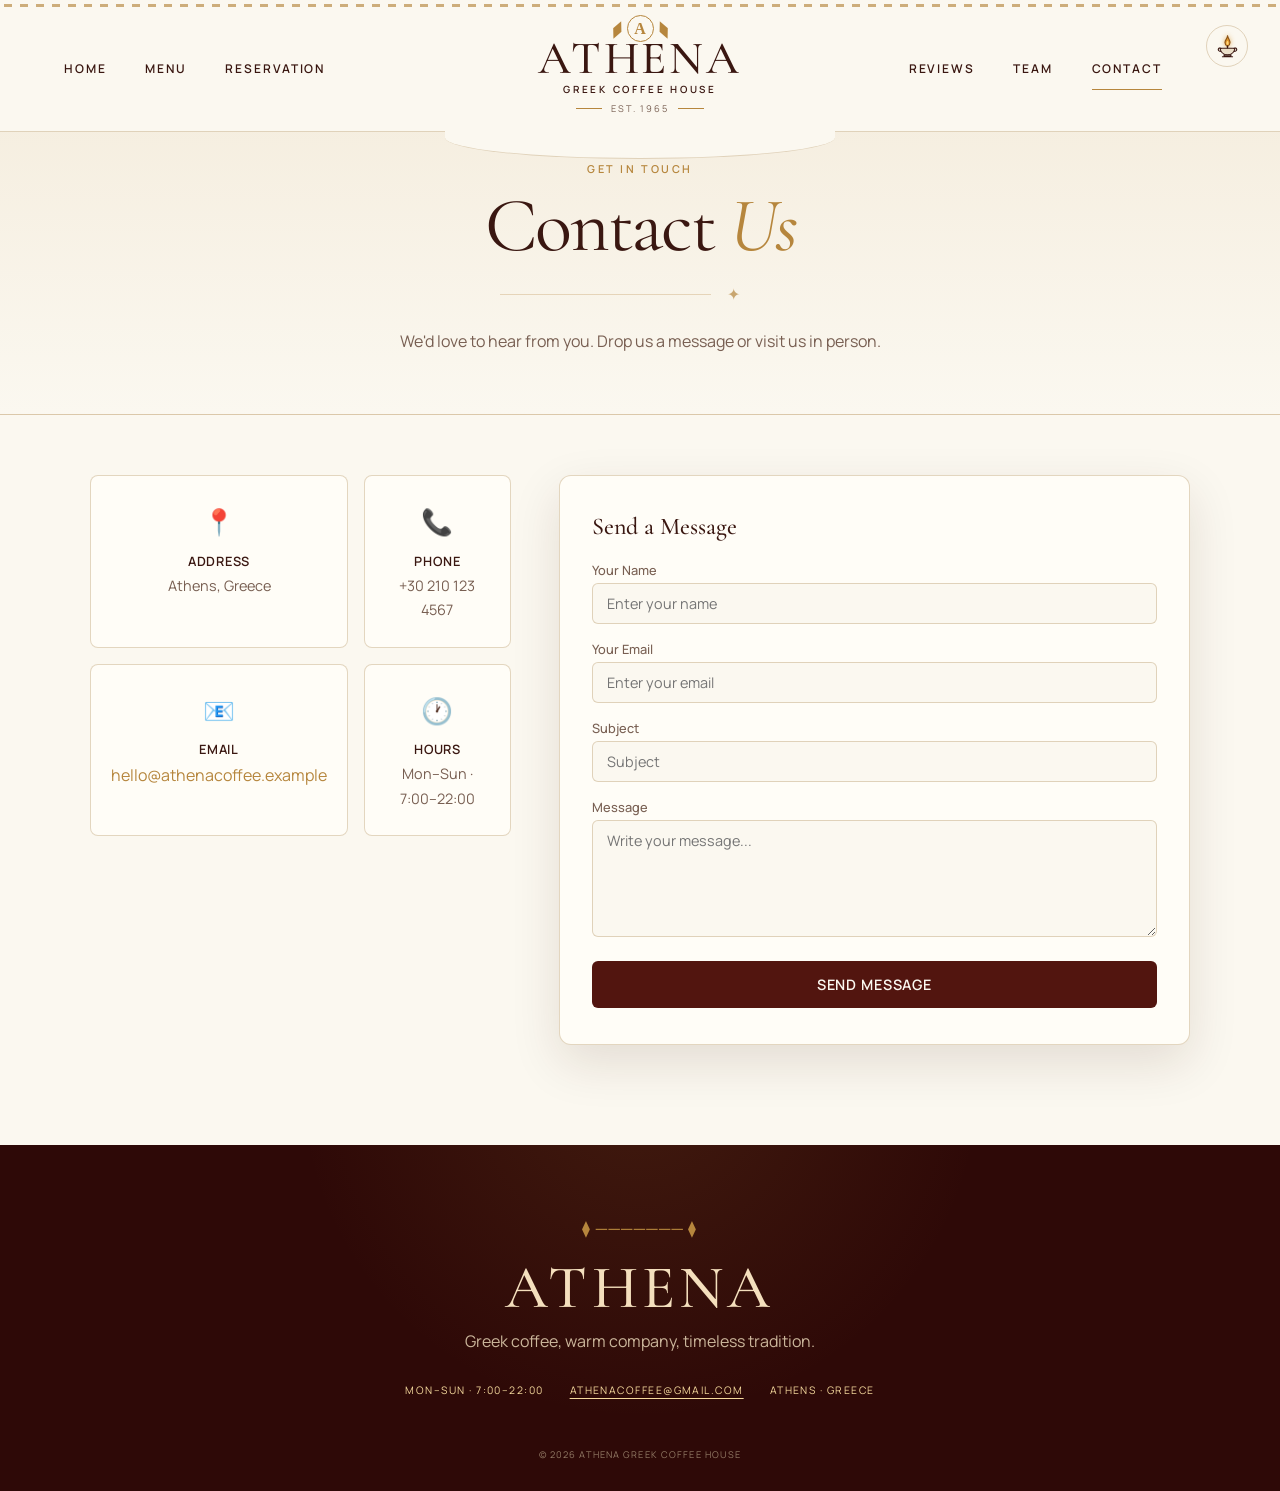
==== contact.html @ d9ace090 "re-instated old SVG files" ====
<!doctype html>
<html lang="en">
<head>
  <meta charset="UTF-8">
  <meta name="viewport" content="width=device-width, initial-scale=1.0">
  <meta name="description" content="Contact Athena Greek Coffee House – get in touch with us.">
  <meta name="theme-color" content="#fbf8f0">
  <title>Contact — Athena Greek Coffee House</title>
  <link rel="icon" href="assets/favicon.svg" type="image/svg+xml">
  <link rel="preconnect" href="https://fonts.googleapis.com">
  <link rel="preconnect" href="https://fonts.gstatic.com" crossorigin>
  <link href="https://fonts.googleapis.com/css2?family=Cormorant+Garamond:wght@400;500;600;700&family=Manrope:wght@400;500;600;700&display=swap" rel="stylesheet">
  <link rel="stylesheet" href="css/styles.css">
  <link rel="stylesheet" href="css/contact.css">
  <script src="js/theme-init.js"></script>
</head>
<body>
  <a class="skip-link" href="#main-content">Skip to content</a>

  <header class="site-header" data-header>
    <div class="greek-key" aria-hidden="true"></div>
    <div class="nav-shell">
      <nav class="desktop-nav" aria-label="Primary navigation">
        <a href="index.html">Home</a>
        <a href="menu.html">Menu</a>
        <a href="reservation.html">Reservation</a>
      </nav>

      <a class="brand" href="index.html" aria-label="Athena Greek Coffee House – home">
        <span class="brand-mark" aria-hidden="true">
          <span class="laurel">⧫</span>
          <span class="helmet">Α</span>
          <span class="laurel laurel-right">⧫</span>
        </span>
        <span class="brand-name">Athena</span>
        <span class="brand-subtitle">Greek Coffee House</span>
        <span class="brand-est"><i></i>Est. 1965<i></i></span>
      </a>

      <nav class="desktop-nav desktop-nav-right" aria-label="Secondary navigation">
        <a href="reviews.html">Reviews</a>
        <a href="team.html">Team</a>
        <a href="contact.html" class="active" aria-current="page">Contact</a>
      </nav>

      <div class="header-actions">
        <button class="circle-button theme-toggle" type="button" data-theme-toggle aria-label="Switch to dark theme" aria-pressed="false">
          <svg class="theme-icon-lamp" viewBox="0 0 32 32" aria-hidden="true">
            <g class="lamp-fire">
              <path class="lamp-flame" d="M16 3.2c.3 3.2-3 4.8-3 8.1 0 2.1 1.3 3.8 3 4.7 1.7-.9 3-2.6 3-4.7 0-2.8-2.2-4.7-3-8.1Z"></path>
              <path class="lamp-flame-core" d="M16 8.2c-.2 1.6-1.3 2.4-1.3 3.8 0 .9.5 1.7 1.3 2.2.8-.5 1.3-1.3 1.3-2.2 0-1.3-.9-2.2-1.3-3.8Z"></path>
            </g>
            <path class="lamp-smoke" d="M16 14c-2.8-2.2 2.7-3.7 0-6.5-1.6-1.7.7-3 1.1-4.4"></path>
            <path class="lamp-wick" d="M16 15.4v2.1"></path>
            <path class="lamp-handle" d="M8.4 18.3c-3.4-2.1-5 2.9-.8 3.5M23.6 18.3c3.4-2.1 5 2.9.8 3.5"></path>
            <path class="lamp-bowl" d="M7.1 18.1h17.8c-.9 5.2-4.2 7.7-8.9 7.7s-8-2.5-8.9-7.7Z"></path>
            <path class="lamp-foot" d="M12 25.6v1.3h8v-1.3M10 28.1h12"></path>
          </svg>
        </button>
        <button class="circle-button menu-toggle" type="button" data-menu-toggle aria-label="Open navigation" aria-expanded="false" aria-controls="mobile-nav">
          <span></span><span></span><span></span>
        </button>
      </div>
    </div>

    <nav class="mobile-nav" id="mobile-nav" data-mobile-nav aria-label="Mobile navigation" hidden>
      <a href="index.html">Home</a>
      <a href="menu.html">Menu</a>
      <a href="reservation.html">Reservation</a>
      <a href="reviews.html">Reviews</a>
      <a href="team.html">Team</a>
      <a href="contact.html" aria-current="page">Contact</a>
    </nav>
  </header>

  <main id="main-content">
    <!-- ===== HERO ===== -->
    <section class="contact-hero" aria-labelledby="contact-title">
      <p class="eyebrow">Get in Touch</p>
      <h1 id="contact-title">Contact <em>Us</em></h1>
      <div class="flourish" aria-hidden="true"><span></span>✦<span></span></div>
      <p class="contact-copy">We'd love to hear from you. Drop us a message or visit us in person.</p>
    </section>

    <!-- ===== CONTENT ===== -->
    <section class="contact-section" aria-label="Contact information">
      <div class="contact-container">
        <div class="contact-grid">

          <!-- Info -->
          <div class="contact-info">
            <div class="contact-info-card">
              <span class="contact-icon">📍</span>
              <h3>Address</h3>
              <p>Athens, Greece</p>
            </div>
            <div class="contact-info-card">
              <span class="contact-icon">📞</span>
              <h3>Phone</h3>
              <p>+30 210 123 4567</p>
            </div>
            <div class="contact-info-card">
              <span class="contact-icon">📧</span>
              <h3>Email</h3>
              <a href="mailto:hello@athenacoffee.example">hello@athenacoffee.example</a>
            </div>
            <div class="contact-info-card">
              <span class="contact-icon">🕐</span>
              <h3>Hours</h3>
              <p>Mon–Sun · 7:00–22:00</p>
            </div>
          </div>

          <!-- Form -->
          <div class="contact-form">
            <div class="contact-form-card">
              <h2>Send a Message</h2>
              <form id="contact-form">
                <div class="form-group">
                  <label for="contact-name">Your Name</label>
                  <input type="text" id="contact-name" placeholder="Enter your name" class="form-input">
                </div>
                <div class="form-group">
                  <label for="contact-email">Your Email</label>
                  <input type="email" id="contact-email" placeholder="Enter your email" class="form-input">
                </div>
                <div class="form-group">
                  <label for="contact-subject">Subject</label>
                  <input type="text" id="contact-subject" placeholder="Subject" class="form-input">
                </div>
                <div class="form-group">
                  <label for="contact-message">Message</label>
                  <textarea id="contact-message" rows="5" placeholder="Write your message..." class="form-input"></textarea>
                </div>
                <button type="submit" class="btn-submit">Send Message</button>
              </form>
            </div>
          </div>

        </div>
      </div>
    </section>
  </main>

  <footer class="site-footer" id="contact">
    <div class="footer-branch" aria-hidden="true">⧫ ─────── ⧫</div>
    <a class="footer-brand" href="index.html">Athena</a>
    <p>Greek coffee, warm company, timeless tradition.</p>
    <div class="footer-details">
      <span>Mon–Sun · 7:00–22:00</span>
      <a href="mailto:hello@athenacoffee.example">athenacoffee@gmail.com</a>
      <span>Athens · Greece</span>
    </div>
    <p class="copyright">© <span data-year></span> Athena Greek Coffee House</p>
  </footer>

  <script src="js/script.js"></script>
  <script src="js/contact.js"></script>
</body>
</html>
---- css/styles.css ----
:root {
  color-scheme: light;
  --paper:#fbf8f0;
  --raised:#fffdf7;
  --deep:#f3ead9;
  --ink:#3a1711;
  --muted:#785f52;
  --wine:#52150f;
  --wine-deep:#2e0907;
  --gold:#b6863d;
  --gold-bright:#e0ad5c;
  --gold-pale:#f5d99d;
  --line:rgba(154,112,49,.28);
  --header:#fbf8f0;
  --shadow:0 18px 50px rgba(61,26,12,.12);
  --serif:"Cormorant Garamond",Georgia,serif;
  --sans:"Manrope","Segoe UI",sans-serif;
}
:root[data-theme="dark"] {
  color-scheme:dark;
  --paper:#1d0907;
  --raised:#290d0a;
  --deep:#35100c;
  --ink:#f7e6c7;
  --muted:#d1bca4;
  --wine:#160403;
  --wine-deep:#0e0202;
  --gold:#d3a357;
  --gold-bright:#efc475;
  --gold-pale:#f1d69d;
  --line:rgba(224,173,92,.24);
  --header:#1c0705;
  --shadow:0 18px 55px rgba(0,0,0,.34);
}
*{
  box-sizing:border-box
}
html{
  scroll-behavior:smooth;
  scroll-padding-top:150px
}
body{
  margin:0;
  color:var(--ink);
  background:var(--paper);
  font:16px/1.7 var(--sans);
  transition:color .3s,background-color .3s
}
body.menu-open{
  overflow:hidden
}
a{
  color:inherit
}
button,a{
  -webkit-tap-highlight-color:transparent
}
.skip-link{
  position:fixed;
  z-index:1000;
  top:12px;
  left:12px;
  padding:10px 16px;
  color:#fff;
  background:var(--wine);
  transform:translateY(-150%);
  transition:transform .18s
}
.skip-link:focus{
  transform:none
}
/* Header */
.site-header{
  position:absolute;
  z-index:20;
  top:0;
  width:100%;
  color:var(--ink);
  background:var(--header);
  border-bottom:1px solid var(--line);
  transition:color .3s,background-color .3s,box-shadow .25s
}
.site-header.is-fixed{
  position:fixed;
  box-shadow:0 10px 35px rgba(35,10,7,.13);
  animation:header-in .3s both
}
@keyframes header-in{
  from{
    transform:translateY(-100%)
  }
  to{
    transform:none
  }
}
.greek-key{
  height:7px;
  opacity:.65;
  background-color:var(--gold);
  background-image:linear-gradient(90deg,var(--header) 25%,transparent 25%,transparent 75%,var(--header) 75%),linear-gradient(var(--header) 25%,transparent 25%,transparent 75%,var(--header) 75%);
  background-size:16px 16px
}
.nav-shell{
  position:relative;
  display:grid;
  grid-template-columns:minmax(250px,1fr) minmax(250px,390px) minmax(250px,1fr);
  align-items:center;
  min-height:148px;
  max-width:1500px;
  margin:auto;
  padding:0 clamp(28px,5vw,86px)
}
.desktop-nav{
  display:flex;
  align-items:center;
  gap:clamp(24px,3vw,58px)
}
.desktop-nav-right{
  justify-content:flex-end;
  padding-right:54px
}
.desktop-nav a,.mobile-nav a{
  position:relative;
  font-size:.75rem;
  font-weight:600;
  letter-spacing:.16em;
  text-decoration:none;
  text-transform:uppercase
}
.desktop-nav a:after{
  position:absolute;
  right:0;
  bottom:-11px;
  left:0;
  height:1px;
  content:"";
  background:var(--gold);
  transform:scaleX(0);
  transition:transform .18s
}
.desktop-nav a:hover:after,.desktop-nav a:focus-visible:after,.desktop-nav a.active:after{
  transform:scaleX(1)
}
.brand{
  position:relative;
  align-self:stretch;
  display:flex;
  align-items:center;
  justify-content:center;
  flex-direction:column;
  padding:14px 44px 18px;
  text-decoration:none
}
.brand:after{
  position:absolute;
  z-index:-1;
  right:0;
  bottom:-34px;
  left:0;
  height:50px;
  content:"";
  background:var(--header);
  border-bottom:1px solid var(--line);
  border-radius:0 0 50% 50%;
  transition:background-color .3s
}
.brand-mark{
  display:flex;
  align-items:center;
  gap:5px;
  height:28px;
  color:var(--gold)
}
.laurel{
  display:inline-block;
  font-size:1.15rem;
  transform:rotate(24deg)
}
.laurel-right{
  transform:scaleX(-1) rotate(24deg)
}
.helmet{
  display:grid;
  width:27px;
  height:27px;
  place-items:center;
  font:600 1rem/1 var(--serif);
  border:1px solid;
  border-radius:50%
}
.brand-name{
  margin-top:-2px;
  font:500 clamp(2.6rem,3.4vw,4rem)/.9 var(--serif);
  letter-spacing:.06em;
  text-transform:uppercase
}
.brand-subtitle{
  margin-top:7px;
  font-size:.62rem;
  font-weight:600;
  line-height:1;
  letter-spacing:.28em;
  text-transform:uppercase
}
.brand-est{
  display:flex;
  align-items:center;
  gap:9px;
  margin-top:8px;
  color:var(--muted);
  font-size:.58rem;
  letter-spacing:.2em;
  text-transform:uppercase
}
.brand-est i{
  width:26px;
  height:1px;
  background:var(--gold)
}
.header-actions{
  position:absolute;
  top:18px;
  right:clamp(16px,2.5vw,40px);
  display:flex;
  align-items:center;
  gap:10px
}
.circle-button{
  display:grid;
  width:42px;
  height:42px;
  padding:0;
  color:var(--ink);
  background:transparent;
  border:1px solid var(--line);
  border-radius:50%;
  cursor:pointer;
  place-items:center;
  transition:color .18s,background-color .18s,border-color .18s,transform .18s
}
.circle-button:hover,.circle-button:focus-visible{
  color:var(--paper);
  background:var(--ink);
  border-color:var(--ink);
  transform:translateY(-2px)
}
.theme-icon-lamp{
  position:absolute;
  width:27px;
  height:27px;
  overflow:visible;
  fill:none;
  stroke:currentColor;
  stroke-linecap:round;
  stroke-linejoin:round;
  stroke-width:1.35
}
.lamp-fire{
  transform-origin:16px 16px;
  filter:drop-shadow(0 0 3px rgba(224,173,92,.9));
  animation:lamp-flicker 1.8s ease-in-out infinite;
  transition:opacity .28s ease,transform .32s ease,filter .28s ease
}
.lamp-flame{
  fill:#e39a2f;
  stroke:#8d5418
}
.lamp-flame-core{
  fill:#ffd67d;
  stroke:none
}
.lamp-wick{
  stroke-width:1.6
}
.lamp-bowl{
  fill:rgba(182,134,61,.2)
}
.lamp-smoke{
  opacity:0;
  stroke:currentColor;
  stroke-dasharray:2.5 2;
  transform:translateY(3px);
  transition:opacity .2s ease
}
[data-theme="dark"] .lamp-fire{
  opacity:0;
  filter:none;
  animation:none;
  transform:translateY(4px) scale(.08)
}
[data-theme="dark"] .lamp-smoke{
  animation:lamp-smoke 1.15s ease-out both
}
@keyframes lamp-flicker{
  0%,100%{
    transform:rotate(-1deg) scale(1)
  }
  45%{
    transform:rotate(1.5deg) scale(.94,1.04)
  }
  70%{
    transform:rotate(-.5deg) scale(1.03,.97)
  }
}
@keyframes lamp-smoke{
  0%{
    opacity:0;
    transform:translateY(3px)
  }
  28%{
    opacity:.72
  }
  100%{
    opacity:0;
    transform:translateY(-4px)
  }
}
.menu-toggle{
  display:none;
  align-content:center;
  gap:4px
}
.menu-toggle span{
  display:block;
  width:17px;
  height:1px;
  background:currentColor;
  transition:transform .18s,opacity .18s
}
.menu-toggle[aria-expanded="true"] span:first-child{
  transform:translateY(5px) rotate(45deg)
}
.menu-toggle[aria-expanded="true"] span:nth-child(2){
  opacity:0
}
.menu-toggle[aria-expanded="true"] span:last-child{
  transform:translateY(-5px) rotate(-45deg)
}
.mobile-nav{
  display:none
}
[hidden]{
  display:none !important
}
/* Hero */
.hero{
  position:relative;
  display:flex;
  align-items:center;
  min-height:100vh;
  min-height:100svh;
  padding:clamp(188px,22vh,220px) max(6vw,52px) clamp(42px,6vh,72px);
  color:#fff8eb;
  background:#241008;
  overflow:hidden
}
.hero-media{
  position:absolute;
  inset:0;
  width:100%;
  height:100%;
  object-fit:cover;
  object-position:center
}
.hero-shade{
  position:absolute;
  inset:0;
  background:linear-gradient(90deg,rgba(18,5,2,.94),rgba(25,8,3,.72) 28%,rgba(28,10,4,.18) 58%,rgba(20,7,3,.04)),linear-gradient(0deg,rgba(16,4,2,.38),transparent 36%)
}
.hero:after{
  position:absolute;
  right:0;
  bottom:0;
  left:0;
  height:6px;
  content:"";
  background:linear-gradient(90deg,var(--wine),var(--gold),var(--wine))
}
.hero-content{
  position:relative;
  z-index:1;
  width:min(600px,50vw);
  margin-left:max(0px,calc((100vw - 1500px)/2))
}
.eyebrow{
  margin:0 0 13px;
  color:var(--gold);
  font-size:.68rem;
  font-weight:600;
  letter-spacing:.23em;
  text-transform:uppercase
}
.hero .eyebrow{
  color:var(--gold-bright)
}
.hero h1{
  margin:0;
  font:400 clamp(4.1rem,6.4vw,6.65rem)/.8 var(--serif);
  letter-spacing:-.035em;
  text-wrap:balance
}
.hero h1 em{
  color:var(--gold-bright);
  font-weight:400
}

/* ── Flourish ── */
.flourish {
  display: flex;
  align-items: center;
  justify-content: center;
  gap: 16px;
  margin: 16px auto 20px;
  color: var(--gold);
  font-size: 1rem;
  opacity: 0.7;
  width: 100%;
  max-width: 280px;
  text-align: center;
}

.flourish span {
  flex: 1;
  height: 1px;
  background: var(--gold);
  opacity: 0.4;
  display: block;
}

.flourish span:nth-child(2) {
  flex: 0 0 auto;
  width: auto;
  height: auto;
  background: none;
  opacity: 1;
  font-size: 1.2rem;
  padding: 0 12px;
  display: inline-block;
}

.hero .flourish {
  max-width: 320px;
  color: var(--gold-bright);
  opacity: 0.8;
}

.hero .flourish span {
  background: var(--gold-bright);
  opacity: 0.5;
}

.hero-copy{
  max-width:510px;
  margin:0 0 26px;
  color:#fffaf0;
  font-size:clamp(1rem,1.25vw,1.22rem);
  line-height:1.62;
  text-shadow:0 2px 18px rgba(0,0,0,.35)
}
.button{
  display:inline-flex;
  align-items:center;
  justify-content:center;
  min-height:56px;
  padding:0 30px;
  gap:17px;
  color:#3a1711;
  background:linear-gradient(115deg,#f0c87c,#d79f4c);
  border:1px solid #f6d899;
  box-shadow:0 10px 32px rgba(20,5,2,.25);
  font-size:.73rem;
  font-weight:600;
  letter-spacing:.16em;
  text-decoration:none;
  text-transform:uppercase;
  transition:background .18s,transform .18s,box-shadow .18s
}
.button:hover,.button:focus-visible{
  background:#fff2d0;
  box-shadow:0 14px 35px rgba(20,5,2,.38);
  transform:translateY(-3px)
}
.scroll-cue{
  position:absolute;
  z-index:2;
  right:5vw;
  bottom:34px;
  display:flex;
  align-items:center;
  flex-direction:column;
  color:#fff8eb;
  font-size:.58rem;
  letter-spacing:.2em;
  text-decoration:none;
  text-transform:uppercase
}
.scroll-cue svg{
  width:24px;
  margin-top:5px;
  fill:none;
  stroke:var(--gold-bright);
  stroke-width:1.4;
  animation:bob 1.8s ease-in-out infinite
}
@keyframes bob{
  50%{
    transform:translateY(5px)
  }
}
/* Content */
.welcome{
  max-width:900px;
  margin:auto;
  padding:110px 32px 100px;
  text-align:center
}
.welcome:after{
  display:block;
  width:80px;
  height:1px;
  margin:42px auto 0;
  content:"";
  background:var(--gold)
}
.welcome h2,.story-note h2{
  margin:0 0 23px;
  font:500 clamp(3rem,5vw,5rem)/.95 var(--serif)
}
.welcome h2 em,.story-note h2 em{
  color:var(--gold);
  font-weight:400
}
.welcome>p:last-of-type{
  max-width:700px;
  margin:auto;
  color:var(--muted);
  font-size:1.05rem
}
.experience-grid{
  display:grid;
  grid-template-columns:repeat(3,1fr);
  max-width:1500px;
  margin:auto;
  border-block:1px solid var(--line)
}
.experience-card{
  position:relative;
  display:flex;
  align-items:center;
  min-height:560px;
  padding:52px clamp(28px,4vw,64px);
  flex-direction:column;
  text-align:center;
  background:var(--raised);
  isolation:isolate;
  overflow:hidden;
  transition:background-color .3s
}
.experience-card+.experience-card{
  border-left:1px solid var(--line)
}
.experience-card:before,.experience-card:after{
  position:absolute;
  z-index:-1;
  width:64px;
  height:64px;
  content:"";
  opacity:.55
}
.experience-card:before{
  top:16px;
  left:16px;
  border-top:1px solid var(--gold);
  border-left:1px solid var(--gold)
}
.experience-card:after{
  right:16px;
  bottom:16px;
  border-right:1px solid var(--gold);
  border-bottom:1px solid var(--gold)
}
.card-story,.card-visit{
  background:var(--deep)
}
.card-illustration {
  display: flex;
  justify-content: center;
  align-items: center;
  height: 90px;
  margin-bottom: 12px;
  overflow: hidden;
  color: var(--gold);
}

.card-illustration img {
  max-width: 140px;
  max-height: 80px;
  width: auto;
  height: auto;
  object-fit: contain;
  display: block;
}
.steam{
  stroke-dasharray:6 5
}
.experience-card h3{
  margin:0 0 8px;
  font:500 clamp(2.6rem,4vw,4rem)/1 var(--serif)
}
.experience-card>p:not(.eyebrow){
  max-width:300px;
  margin:0 0 24px;
  color:var(--muted)
}
.experience-card>a,.text-link{
  position:relative;
  margin-top:auto;
  color:var(--ink);
  font-size:.69rem;
  font-weight:600;
  letter-spacing:.17em;
  text-decoration:none;
  text-transform:uppercase
}
.experience-card>a:after,.text-link:after{
  position:absolute;
  right:0;
  bottom:-5px;
  left:0;
  height:1px;
  content:"";
  background:var(--gold);
  transform:scaleX(0);
  transform-origin:left;
  transition:transform .18s
}
.experience-card>a:hover:after,.experience-card>a:focus-visible:after,.text-link:hover:after,.text-link:focus-visible:after{
  transform:scaleX(1)
}
.story-note{
  display:grid;
  grid-template-columns:1.05fr .95fr;
  max-width:1280px;
  margin:auto;
  padding:130px 48px;
  gap:9vw;
  align-items:center
}
.story-copy>p:not(.eyebrow){
  max-width:560px;
  color:var(--muted)
}
.story-copy .text-link{
  display:inline-block;
  margin-top:22px
}
.story-quote{
  position:relative;
  padding:72px 52px;
  color:#f8e6c6;
  background:var(--wine);
  box-shadow:var(--shadow);
  text-align:center
}
.story-quote:before{
  position:absolute;
  inset:13px;
  content:"";
  border:1px solid rgba(224,173,92,.5)
}
.quote-mark{
  display:block;
  height:46px;
  color:var(--gold-bright);
  font:5rem/1 var(--serif)
}
.story-quote blockquote{
  position:relative;
  margin:16px 0 18px;
  font:italic clamp(2rem,3.2vw,3.3rem)/1.05 var(--serif)
}
.story-quote p{
  position:relative;
  margin:0;
  color:var(--gold-pale);
  font-size:.68rem;
  letter-spacing:.18em;
  text-transform:uppercase
}
/* Footer */
.site-footer{
  position:relative;
  padding:70px 28px 28px;
  color:#f4dfbd;
  background:var(--wine-deep);
  text-align:center;
  overflow:hidden
}
.site-footer:before{
  position:absolute;
  inset:0;
  content:"";
  opacity:.14;
  background:radial-gradient(circle at 50% -20%,var(--gold),transparent 45%)
}
.footer-branch,.footer-brand,.site-footer p,.footer-details{
  position:relative
}
.footer-branch{
  color:var(--gold);
  letter-spacing:.08em
}
.footer-brand{
  display:block;
  margin-top:15px;
  font:500 3.8rem/1 var(--serif);
  letter-spacing:.07em;
  text-decoration:none;
  text-transform:uppercase
}
.site-footer>p{
  margin:10px 0 26px;
  color:#cbb69b
}
.footer-details{
  display:flex;
  justify-content:center;
  gap:26px;
  color:var(--gold-pale);
  font-size:.65rem;
  letter-spacing:.14em;
  text-transform:uppercase
}
.footer-details a{
  text-underline-offset:4px
}
.site-footer .copyright{
  margin:48px 0 0;
  color:#927a65;
  font-size:.58rem;
  letter-spacing:.12em;
  text-transform:uppercase
}
:focus-visible{
  outline:2px solid var(--gold-bright);
  outline-offset:5px
}
@media(max-width:1180px){
  .nav-shell{
    grid-template-columns:1fr 300px 1fr;
    padding-inline:28px
  }
  .desktop-nav{
    gap:22px
  }
  .desktop-nav-right{
    padding-right:40px
  }
  .brand-name{
    font-size:3rem
  }
  .hero{
    min-height:100vh;
    min-height:100svh
  }
}
@media(min-width:921px) and (max-height:900px){
  .nav-shell{
    min-height:124px
  }
  .brand{
    padding-block:9px 13px
  }
  .brand::after{
    bottom:-28px;
    height:42px
  }
  .brand-mark{
    height:23px
  }
  .brand-name{
    font-size:2.9rem
  }
  .brand-subtitle{
    margin-top:5px
  }
  .brand-est{
    margin-top:6px
  }
  .hero{
    padding-top:clamp(154px,20vh,176px);
    padding-bottom:30px
  }
  .hero h1{
    font-size:clamp(3.7rem,5.6vw,5.75rem)
  }
  .hero .eyebrow{
    margin-bottom:8px
  }
  .flourish{
    width:250px;
    margin:21px 0 17px
  }
  .hero-copy{
    max-width:480px;
    margin-bottom:20px;
    font-size:.98rem;
    line-height:1.5
  }
  .button{
    min-height:50px;
    padding-inline:26px
  }
  .scroll-cue{
    bottom:17px
  }
}
@media(max-width:920px){
  html{
    scroll-padding-top:90px
  }
  .nav-shell{
    display:flex;
    min-height:88px;
    padding:8px 20px
  }
  .desktop-nav{
    display:none
  }
  .brand{
    align-items:flex-start;
    margin-right:auto;
    padding:7px 8px
  }
  .brand:after,.brand-mark,.brand-est{
    display:none
  }
  .brand-name{
    font-size:2.35rem
  }
  .brand-subtitle{
    margin-top:6px;
    font-size:.49rem
  }
  .header-actions{
    position:static
  }
  .menu-toggle{
    display:grid
  }
  .mobile-nav{
    position:fixed;
    z-index:-1;
    inset:0;
    display:flex;
    align-items:center;
    justify-content:center;
    gap:22px;
    flex-direction:column;
    color:var(--ink);
    background:var(--paper);
    opacity:0;
    pointer-events:none;
    transform:translateY(-12px);
    transition:opacity .22s,transform .22s
  }
  .mobile-nav.is-open{
    opacity:1;
    pointer-events:auto;
    transform:none
  }
  .mobile-nav a{
    font:500 2.1rem/1.1 var(--serif);
    letter-spacing:.04em;
    text-transform:none
  }
  .hero{
    min-height:820px;
    padding:170px 32px 80px
  }
  .hero-media{
    object-position:58% center
  }
  .hero-shade{
    background:linear-gradient(90deg,rgba(18,5,2,.94),rgba(23,7,3,.58) 70%,rgba(20,7,3,.22))
  }
  .hero-content{
    width:min(620px,90%);
    margin-left:0
  }
  .experience-grid{
    grid-template-columns:1fr
  }
  .experience-card{
    min-height:490px
  }
  .experience-card+.experience-card{
    border-top:1px solid var(--line);
    border-left:0
  }
  .story-note{
    grid-template-columns:1fr;
    padding:100px 32px;
    gap:70px
  }
}
@media(max-width:600px){
  .greek-key{
    height:5px
  }
  .nav-shell{
    min-height:78px;
    padding-inline:13px
  }
  .circle-button{
    width:39px;
    height:39px
  }
  .hero{
    min-height:760px;
    padding:145px 22px 76px
  }
  .hero-media{
    object-position:61% center
  }
  .hero-shade{
    background:linear-gradient(90deg,rgba(18,5,2,.94),rgba(22,6,3,.57)),linear-gradient(0deg,rgba(12,3,1,.5),transparent 55%)
  }
  .hero-content{
    width:100%
  }
  .hero h1{
    font-size:clamp(3.55rem,17vw,5rem);
    line-height:.84
  }
  .hero-copy{
    font-size:.97rem
  }
  .flourish{
    width:220px;
    margin-block:29px 21px
  }
  .scroll-cue{
    display:none
  }
  .welcome{
    padding:85px 22px 76px
  }
  .experience-card{
    min-height:500px;
    padding:48px 24px
  }
  .story-note{
    padding:85px 22px
  }
  .story-quote{
    padding:62px 30px
  }
  .footer-details{
    align-items:center;
    gap:10px;
    flex-direction:column
  }
}
@media(prefers-reduced-motion:reduce){
  html{
    scroll-behavior:auto
  }
  *,*:before,*:after{
    scroll-behavior:auto!important;
    animation-duration:.01ms!important;
    animation-iteration-count:1!important;
    transition-duration:.01ms!important
  }
}
---- css/contact.css ----
/* =====================================================
   contact.css – Athena Contact Page
   ===================================================== */

/* ── Hero ── */
.contact-hero {
  padding: 160px 28px 60px;
  text-align: center;
  background: linear-gradient(180deg, var(--deep) 0%, var(--paper) 100%);
  border-bottom: 1px solid var(--line);
}

.contact-hero h1 {
  margin: 0 0 20px;
  font: 400 clamp(3.2rem, 6vw, 5.5rem)/0.9 var(--serif);
  letter-spacing: -0.03em;
  color: var(--ink);
}

.contact-hero h1 em {
  color: var(--gold);
  font-weight: 400;
  font-style: italic;
}

.contact-copy {
  max-width: 500px;
  margin: 20px auto 0;
  color: var(--muted);
  font-size: clamp(1rem, 1.2vw, 1.15rem);
  line-height: 1.65;
}

/* ── Flourish ── */
.flourish {
  display: flex;
  align-items: center;
  justify-content: center;
  gap: 16px;
  margin: 16px auto 20px;
  color: var(--gold);
  font-size: 1rem;
  opacity: 0.7;
  width: 100%;
  max-width: 280px;
  text-align: center;
}

.flourish span {
  flex: 1;
  height: 1px;
  background: var(--gold);
  opacity: 0.4;
  display: block;
}

.flourish span:nth-child(2) {
  flex: 0 0 auto;
  width: auto;
  height: auto;
  background: none;
  opacity: 1;
  font-size: 1.2rem;
  padding: 0 12px;
  display: inline-block;
}

.contact-hero .flourish {
  margin: 12px auto 16px;
}

/* ── Contact Section ── */
.contact-section {
  padding: 60px 28px 100px;
}

.contact-container {
  max-width: 1100px;
  margin: 0 auto;
}

.contact-grid {
  display: grid;
  grid-template-columns: 1fr 1.5fr;
  gap: 48px;
}

/* ── Contact Info ── */
.contact-info {
  display: grid;
  grid-template-columns: 1fr 1fr;
  gap: 16px;
  align-content: start;
}

.contact-info-card {
  padding: 24px 20px;
  background: var(--raised);
  border: 1px solid var(--line);
  border-radius: 8px;
  text-align: center;
  transition: border-color 0.3s, transform 0.3s;
}

.contact-info-card:hover {
  border-color: var(--gold);
  transform: translateY(-3px);
}

.contact-icon {
  font-size: 1.6rem;
  display: block;
  margin-bottom: 8px;
}

.contact-info-card h3 {
  margin: 0 0 4px;
  color: var(--ink);
  font: 600 0.8rem var(--sans);
  letter-spacing: 0.06em;
  text-transform: uppercase;
}

.contact-info-card p {
  margin: 0;
  color: var(--muted);
  font-size: 0.9rem;
}

.contact-info-card a {
  color: var(--gold);
  text-decoration: none;
  transition: color 0.2s;
}

.contact-info-card a:hover {
  color: var(--wine);
}

/* ── Contact Form ── */
.contact-form-card {
  padding: 36px 32px;
  background: var(--raised);
  border: 1px solid var(--line);
  border-radius: 12px;
  box-shadow: var(--shadow);
}

.contact-form-card h2 {
  margin: 0 0 20px;
  color: var(--ink);
  font: 500 1.5rem var(--serif);
}

.form-group {
  margin-bottom: 16px;
}

.form-group label {
  display: block;
  margin-bottom: 4px;
  color: var(--muted);
  font: 500 0.8rem var(--sans);
}

.form-input {
  width: 100%;
  padding: 10px 14px;
  background: var(--paper);
  color: var(--ink);
  border: 1px solid var(--line);
  border-radius: 6px;
  font: 0.9rem var(--sans);
  outline: none;
  transition: border-color 0.3s, box-shadow 0.3s;
  box-sizing: border-box;
}

.form-input:focus {
  border-color: var(--gold);
  box-shadow: 0 0 0 3px rgba(182, 134, 61, 0.12);
}

textarea.form-input {
  resize: vertical;
  font-family: var(--sans);
}

.btn-submit {
  width: 100%;
  padding: 14px;
  background: var(--wine);
  color: var(--paper);
  border: none;
  border-radius: 6px;
  font: 600 0.9rem var(--sans);
  letter-spacing: 0.06em;
  text-transform: uppercase;
  cursor: pointer;
  transition: all 0.3s ease;
}

.btn-submit:hover {
  background: #5a1e14;
  transform: translateY(-2px);
  box-shadow: 0 8px 24px rgba(120, 40, 30, 0.25);
}

/* ── Responsive ── */
@media (max-width: 900px) {
  .contact-grid {
    grid-template-columns: 1fr;
    gap: 32px;
  }

  .contact-info {
    grid-template-columns: repeat(2, 1fr);
  }
}

@media (max-width: 768px) {
  .contact-hero {
    padding: 130px 20px 40px;
  }

  .contact-section {
    padding: 40px 16px 60px;
  }

  .contact-info {
    grid-template-columns: 1fr 1fr;
    gap: 12px;
  }

  .contact-form-card {
    padding: 24px 18px;
  }
}

@media (max-width: 480px) {
  .contact-hero h1 {
    font-size: 2.2rem;
  }

  .contact-info {
    grid-template-columns: 1fr;
  }

  .contact-form-card h2 {
    font-size: 1.2rem;
  }

  .flourish {
    max-width: 200px;
    gap: 10px;
  }

  .flourish span:nth-child(2) {
    font-size: 1rem;
    padding: 0 8px;
  }
}

/* ── Print ── */
@media print {
  .site-header,
  .site-footer,
  .skip-link {
    display: none;
  }

  .contact-hero {
    padding: 20px 0;
    background: none;
    border-bottom: 1px solid #ddd;
  }

  .contact-grid {
    display: block;
  }

  .contact-info {
    display: grid;
    grid-template-columns: repeat(2, 1fr);
    gap: 12px;
    margin-bottom: 20px;
  }

  .contact-info-card {
    border: 1px solid #ccc;
    box-shadow: none;
    break-inside: avoid;
  }

  .contact-info-card:hover {
    transform: none;
    border-color: #ccc;
  }

  .contact-form-card {
    border: 1px solid #ccc;
    box-shadow: none;
  }

  .btn-submit {
    display: none;
  }
}
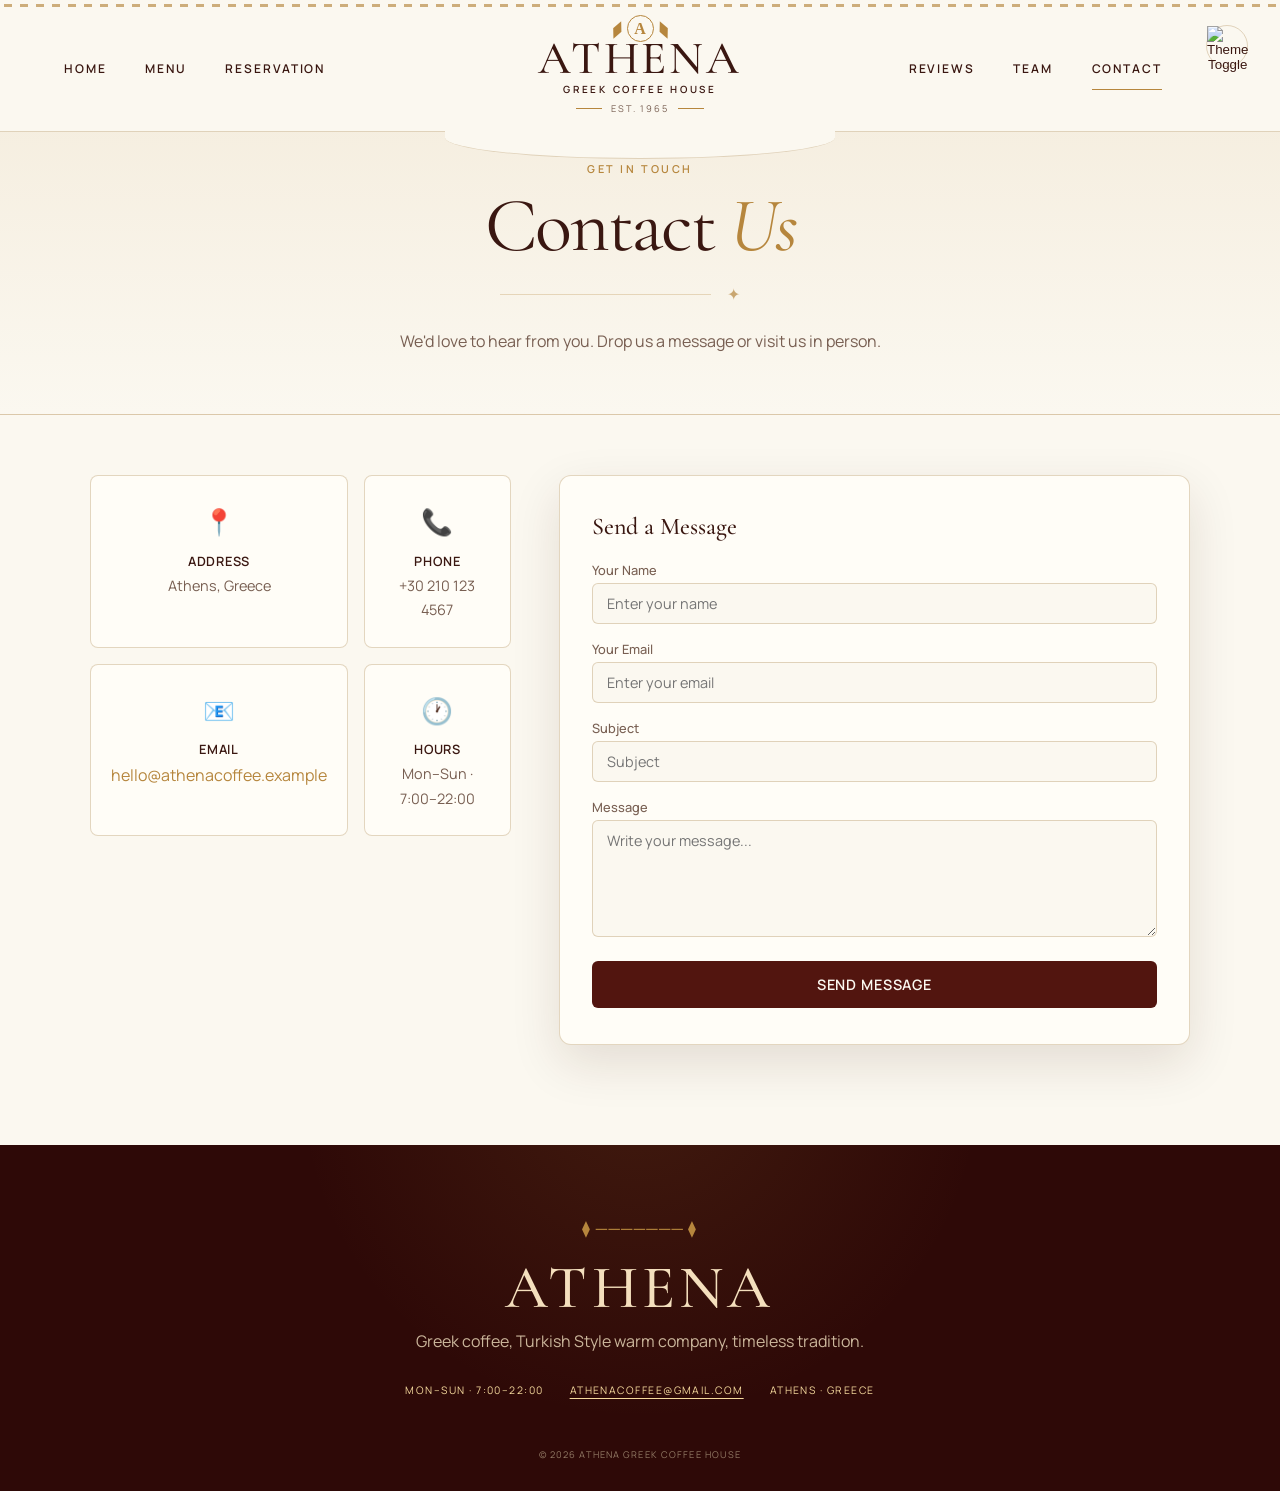
==== commit 403718f3: "reinstating svg images" ====
--- a/contact.html
+++ b/contact.html
@@ -3,31 +3,25 @@
 <head>
   <meta charset="UTF-8">
   <meta name="viewport" content="width=device-width, initial-scale=1.0">
-  <meta name="description" content="Contact Athena Greek Coffee House – get in touch with us.">
-  <meta name="theme-color" content="#fbf8f0">
   <title>Contact — Athena Greek Coffee House</title>
   <link rel="icon" href="assets/favicon.svg" type="image/svg+xml">
-  <link rel="preconnect" href="https://fonts.googleapis.com">
-  <link rel="preconnect" href="https://fonts.gstatic.com" crossorigin>
   <link href="https://fonts.googleapis.com/css2?family=Cormorant+Garamond:wght@400;500;600;700&family=Manrope:wght@400;500;600;700&display=swap" rel="stylesheet">
   <link rel="stylesheet" href="css/styles.css">
   <link rel="stylesheet" href="css/contact.css">
-  <script src="js/theme-init.js"></script>
 </head>
 <body>
-  <a class="skip-link" href="#main-content">Skip to content</a>
 
-  <header class="site-header" data-header>
-    <div class="greek-key" aria-hidden="true"></div>
+  <header class="site-header" id="header">
+    <div class="greek-key"></div>
     <div class="nav-shell">
-      <nav class="desktop-nav" aria-label="Primary navigation">
+      <nav class="desktop-nav">
         <a href="index.html">Home</a>
         <a href="menu.html">Menu</a>
         <a href="reservation.html">Reservation</a>
       </nav>
 
-      <a class="brand" href="index.html" aria-label="Athena Greek Coffee House – home">
-        <span class="brand-mark" aria-hidden="true">
+      <a class="brand" href="index.html">
+        <span class="brand-mark">
           <span class="laurel">⧫</span>
           <span class="helmet">Α</span>
           <span class="laurel laurel-right">⧫</span>
@@ -37,53 +31,43 @@
         <span class="brand-est"><i></i>Est. 1965<i></i></span>
       </a>
 
-      <nav class="desktop-nav desktop-nav-right" aria-label="Secondary navigation">
+      <nav class="desktop-nav desktop-nav-right">
         <a href="reviews.html">Reviews</a>
         <a href="team.html">Team</a>
-        <a href="contact.html" class="active" aria-current="page">Contact</a>
+        <a href="contact.html" class="active">Contact</a>
       </nav>
 
       <div class="header-actions">
-        <button class="circle-button theme-toggle" type="button" data-theme-toggle aria-label="Switch to dark theme" aria-pressed="false">
-          <svg class="theme-icon-lamp" viewBox="0 0 32 32" aria-hidden="true">
-            <g class="lamp-fire">
-              <path class="lamp-flame" d="M16 3.2c.3 3.2-3 4.8-3 8.1 0 2.1 1.3 3.8 3 4.7 1.7-.9 3-2.6 3-4.7 0-2.8-2.2-4.7-3-8.1Z"></path>
-              <path class="lamp-flame-core" d="M16 8.2c-.2 1.6-1.3 2.4-1.3 3.8 0 .9.5 1.7 1.3 2.2.8-.5 1.3-1.3 1.3-2.2 0-1.3-.9-2.2-1.3-3.8Z"></path>
-            </g>
-            <path class="lamp-smoke" d="M16 14c-2.8-2.2 2.7-3.7 0-6.5-1.6-1.7.7-3 1.1-4.4"></path>
-            <path class="lamp-wick" d="M16 15.4v2.1"></path>
-            <path class="lamp-handle" d="M8.4 18.3c-3.4-2.1-5 2.9-.8 3.5M23.6 18.3c3.4-2.1 5 2.9.8 3.5"></path>
-            <path class="lamp-bowl" d="M7.1 18.1h17.8c-.9 5.2-4.2 7.7-8.9 7.7s-8-2.5-8.9-7.7Z"></path>
-            <path class="lamp-foot" d="M12 25.6v1.3h8v-1.3M10 28.1h12"></path>
-          </svg>
+        <button class="circle-button theme-toggle" type="button" id="theme-btn">
+          <img src="assets/lamp.png" alt="Theme Toggle" class="theme-icon">
         </button>
-        <button class="circle-button menu-toggle" type="button" data-menu-toggle aria-label="Open navigation" aria-expanded="false" aria-controls="mobile-nav">
+        <button class="circle-button menu-toggle" type="button" id="menu-btn">
           <span></span><span></span><span></span>
         </button>
       </div>
     </div>
 
-    <nav class="mobile-nav" id="mobile-nav" data-mobile-nav aria-label="Mobile navigation" hidden>
+    <nav class="mobile-nav" id="mobile-nav">
       <a href="index.html">Home</a>
       <a href="menu.html">Menu</a>
       <a href="reservation.html">Reservation</a>
       <a href="reviews.html">Reviews</a>
       <a href="team.html">Team</a>
-      <a href="contact.html" aria-current="page">Contact</a>
+      <a href="contact.html" class="active">Contact</a>
     </nav>
   </header>
 
   <main id="main-content">
     <!-- ===== HERO ===== -->
-    <section class="contact-hero" aria-labelledby="contact-title">
+    <section class="contact-hero">
       <p class="eyebrow">Get in Touch</p>
-      <h1 id="contact-title">Contact <em>Us</em></h1>
-      <div class="flourish" aria-hidden="true"><span></span>✦<span></span></div>
+      <h1>Contact <em>Us</em></h1>
+      <div class="flourish"><span></span>✦<span></span></div>
       <p class="contact-copy">We'd love to hear from you. Drop us a message or visit us in person.</p>
     </section>
 
     <!-- ===== CONTENT ===== -->
-    <section class="contact-section" aria-label="Contact information">
+    <section class="contact-section">
       <div class="contact-container">
         <div class="contact-grid">
 
@@ -143,17 +127,18 @@
   </main>
 
   <footer class="site-footer" id="contact">
-    <div class="footer-branch" aria-hidden="true">⧫ ─────── ⧫</div>
+    <div class="footer-branch">⧫ ─────── ⧫</div>
     <a class="footer-brand" href="index.html">Athena</a>
-    <p>Greek coffee, warm company, timeless tradition.</p>
+    <p>Greek coffee, Turkish Style warm company, timeless tradition.</p>
     <div class="footer-details">
       <span>Mon–Sun · 7:00–22:00</span>
       <a href="mailto:hello@athenacoffee.example">athenacoffee@gmail.com</a>
       <span>Athens · Greece</span>
     </div>
-    <p class="copyright">© <span data-year></span> Athena Greek Coffee House</p>
+    <p class="copyright">© 2026 Athena Greek Coffee House</p>
   </footer>
 
+  <script src="js/theme-init.js"></script>
   <script src="js/script.js"></script>
   <script src="js/contact.js"></script>
 </body>
--- a/css/styles.css
+++ b/css/styles.css
@@ -582,23 +582,21 @@
 .card-story,.card-visit{
   background:var(--deep)
 }
-.card-illustration {
-  display: flex;
-  justify-content: center;
-  align-items: center;
-  height: 90px;
-  margin-bottom: 12px;
-  overflow: hidden;
-  color: var(--gold);
-}
-
-.card-illustration img {
-  max-width: 140px;
-  max-height: 80px;
-  width: auto;
-  height: auto;
-  object-fit: contain;
-  display: block;
+.card-illustration{
+  width:min(250px,90%);
+  height:170px;
+  margin-bottom:19px;
+  color:var(--gold)
+}
+.card-illustration svg{
+  width:100%;
+  height:100%;
+  fill:none;
+  stroke:currentColor;
+  stroke-linecap:round;
+  stroke-linejoin:round;
+  stroke-width:1.25;
+  opacity:.8
 }
 .steam{
   stroke-dasharray:6 5
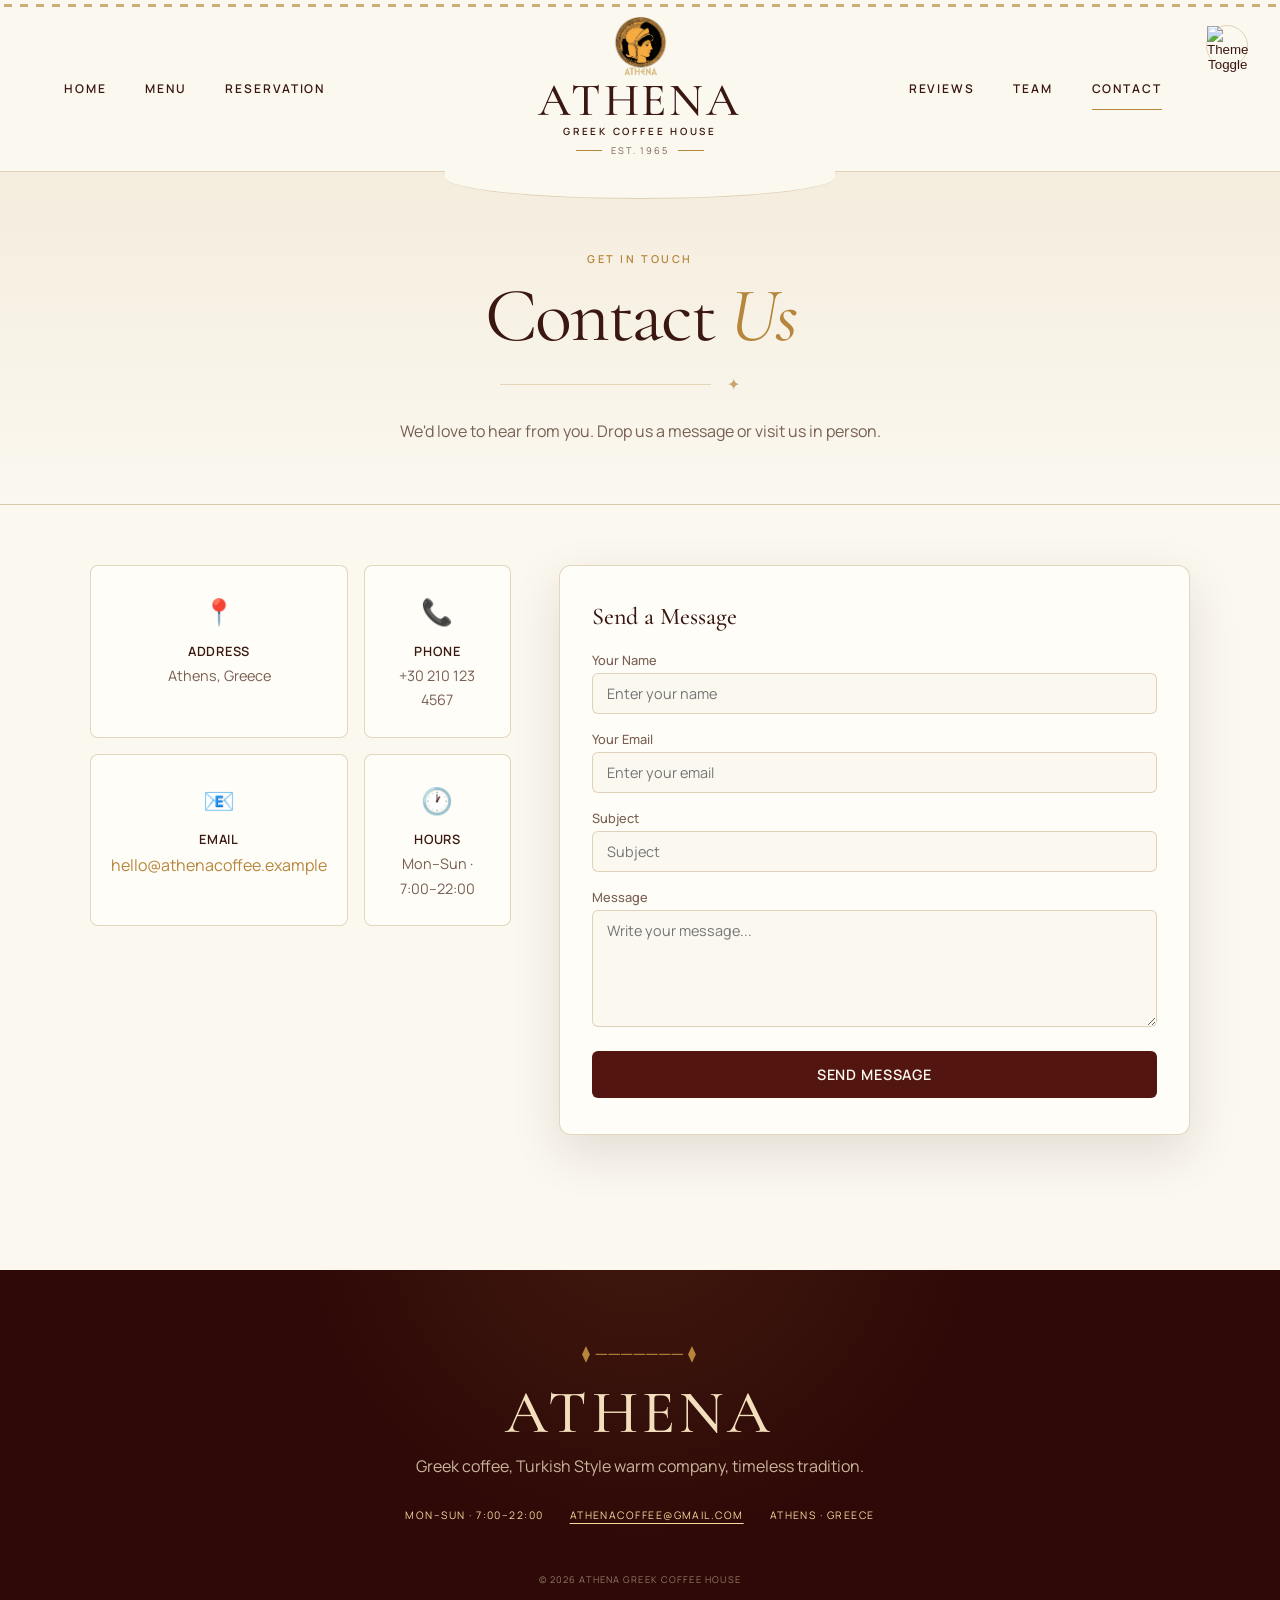
==== commit 9b6a6fc9: "logo & padding added logo and fixed padding issue that it created" ====
--- a/contact.html
+++ b/contact.html
@@ -21,11 +21,7 @@
       </nav>
 
       <a class="brand" href="index.html">
-        <span class="brand-mark">
-          <span class="laurel">⧫</span>
-          <span class="helmet">Α</span>
-          <span class="laurel laurel-right">⧫</span>
-        </span>
+        <img class="brand-logo" src="assets/athena-dark.png" alt="Athena Logo">
         <span class="brand-name">Athena</span>
         <span class="brand-subtitle">Greek Coffee House</span>
         <span class="brand-est"><i></i>Est. 1965<i></i></span>
--- a/css/styles.css
+++ b/css/styles.css
@@ -16,6 +16,11 @@
   --serif:"Cormorant Garamond",Georgia,serif;
   --sans:"Manrope","Segoe UI",sans-serif;
 }
+
+main {
+  margin-top: 90px; /* to ensure the logo doesn't cause header to clash into page text */
+  margin-bottom: 35px;
+}
 :root[data-theme="dark"] {
   color-scheme:dark;
   --paper:#1d0907;
@@ -35,6 +40,12 @@
 *{
   box-sizing:border-box
 }
+.brand-logo {
+  width: 60px;
+  height: 60px;
+  display: block;
+  margin: 0 auto 6px;
+}
 html{
   scroll-behavior:smooth;
   scroll-padding-top:150px
@@ -109,6 +120,7 @@
   max-width:1500px;
   margin:auto;
   padding:0 clamp(28px,5vw,86px)
+  
 }
 .desktop-nav{
   display:flex;
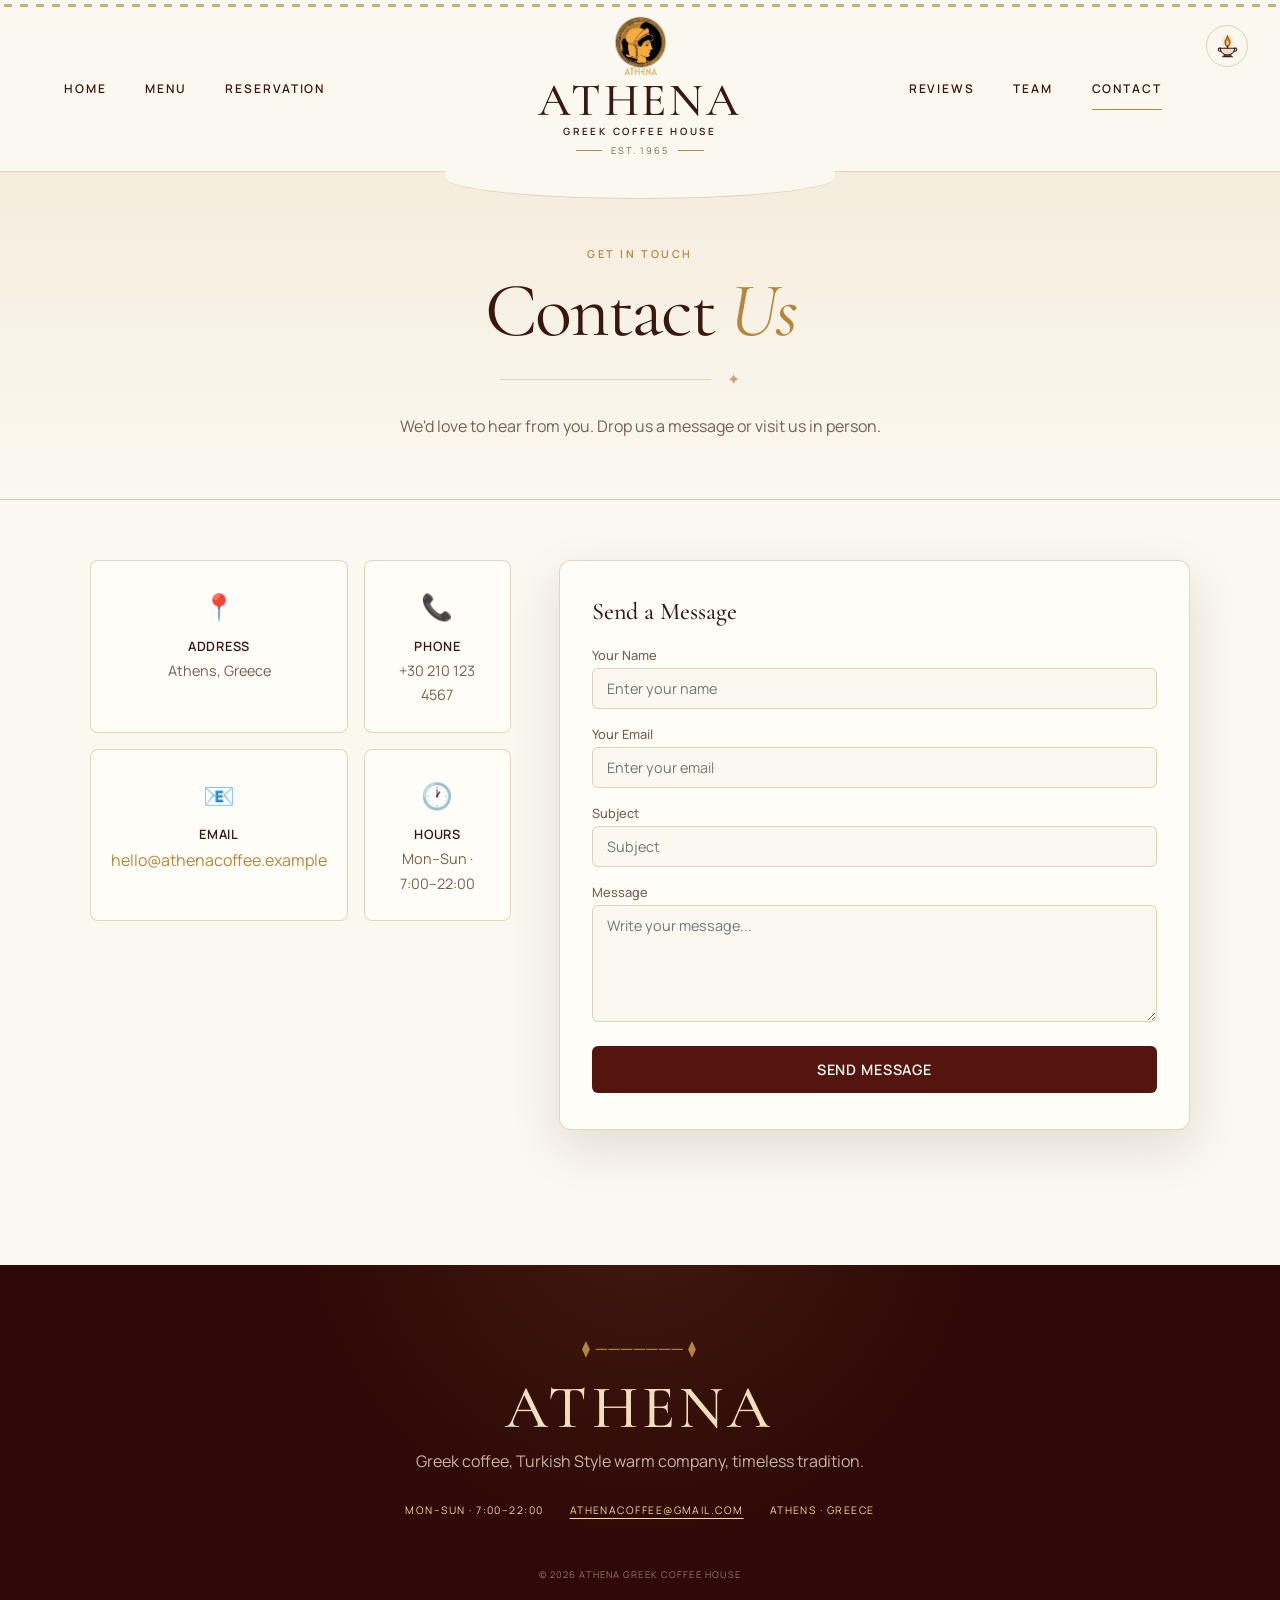
==== commit e2331534: "added old contact file & fixed page margins" ====
--- a/contact.html
+++ b/contact.html
@@ -8,6 +8,7 @@
   <link href="https://fonts.googleapis.com/css2?family=Cormorant+Garamond:wght@400;500;600;700&family=Manrope:wght@400;500;600;700&display=swap" rel="stylesheet">
   <link rel="stylesheet" href="css/styles.css">
   <link rel="stylesheet" href="css/contact.css">
+  <script src="js/theme-init.js"></script>
 </head>
 <body>
 
@@ -34,10 +35,20 @@
       </nav>
 
       <div class="header-actions">
-        <button class="circle-button theme-toggle" type="button" id="theme-btn">
-          <img src="assets/lamp.png" alt="Theme Toggle" class="theme-icon">
+        <button class="circle-button theme-toggle" type="button" id="theme-toggle" data-theme-toggle>
+          <svg class="theme-icon-lamp" viewBox="0 0 32 32">
+            <g class="lamp-fire">
+              <path class="lamp-flame" d="M16 3.2c.3 3.2-3 4.8-3 8.1 0 2.1 1.3 3.8 3 4.7 1.7-.9 3-2.6 3-4.7 0-2.8-2.2-4.7-3-8.1Z"></path>
+              <path class="lamp-flame-core" d="M16 8.2c-.2 1.6-1.3 2.4-1.3 3.8 0 .9.5 1.7 1.3 2.2.8-.5 1.3-1.3 1.3-2.2 0-1.3-.9-2.2-1.3-3.8Z"></path>
+            </g>
+            <path class="lamp-smoke" d="M16 14c-2.8-2.2 2.7-3.7 0-6.5-1.6-1.7.7-3 1.1-4.4"></path>
+            <path class="lamp-wick" d="M16 15.4v2.1"></path>
+            <path class="lamp-handle" d="M8.4 18.3c-3.4-2.1-5 2.9-.8 3.5M23.6 18.3c3.4-2.1 5 2.9.8 3.5"></path>
+            <path class="lamp-bowl" d="M7.1 18.1h17.8c-.9 5.2-4.2 7.7-8.9 7.7s-8-2.5-8.9-7.7Z"></path>
+            <path class="lamp-foot" d="M12 25.6v1.3h8v-1.3M10 28.1h12"></path>
+          </svg>
         </button>
-        <button class="circle-button menu-toggle" type="button" id="menu-btn">
+        <button class="circle-button menu-toggle" type="button" id="menu-toggle" data-menu-toggle>
           <span></span><span></span><span></span>
         </button>
       </div>
@@ -134,7 +145,6 @@
     <p class="copyright">© 2026 Athena Greek Coffee House</p>
   </footer>
 
-  <script src="js/theme-init.js"></script>
   <script src="js/script.js"></script>
   <script src="js/contact.js"></script>
 </body>
--- a/css/styles.css
+++ b/css/styles.css
@@ -18,7 +18,7 @@
 }
 
 main {
-  margin-top: 90px; /* to ensure the logo doesn't cause header to clash into page text */
+  margin-top: 85px; /* to ensure the logo doesn't cause header to clash into page text */
   margin-bottom: 35px;
 }
 :root[data-theme="dark"] {
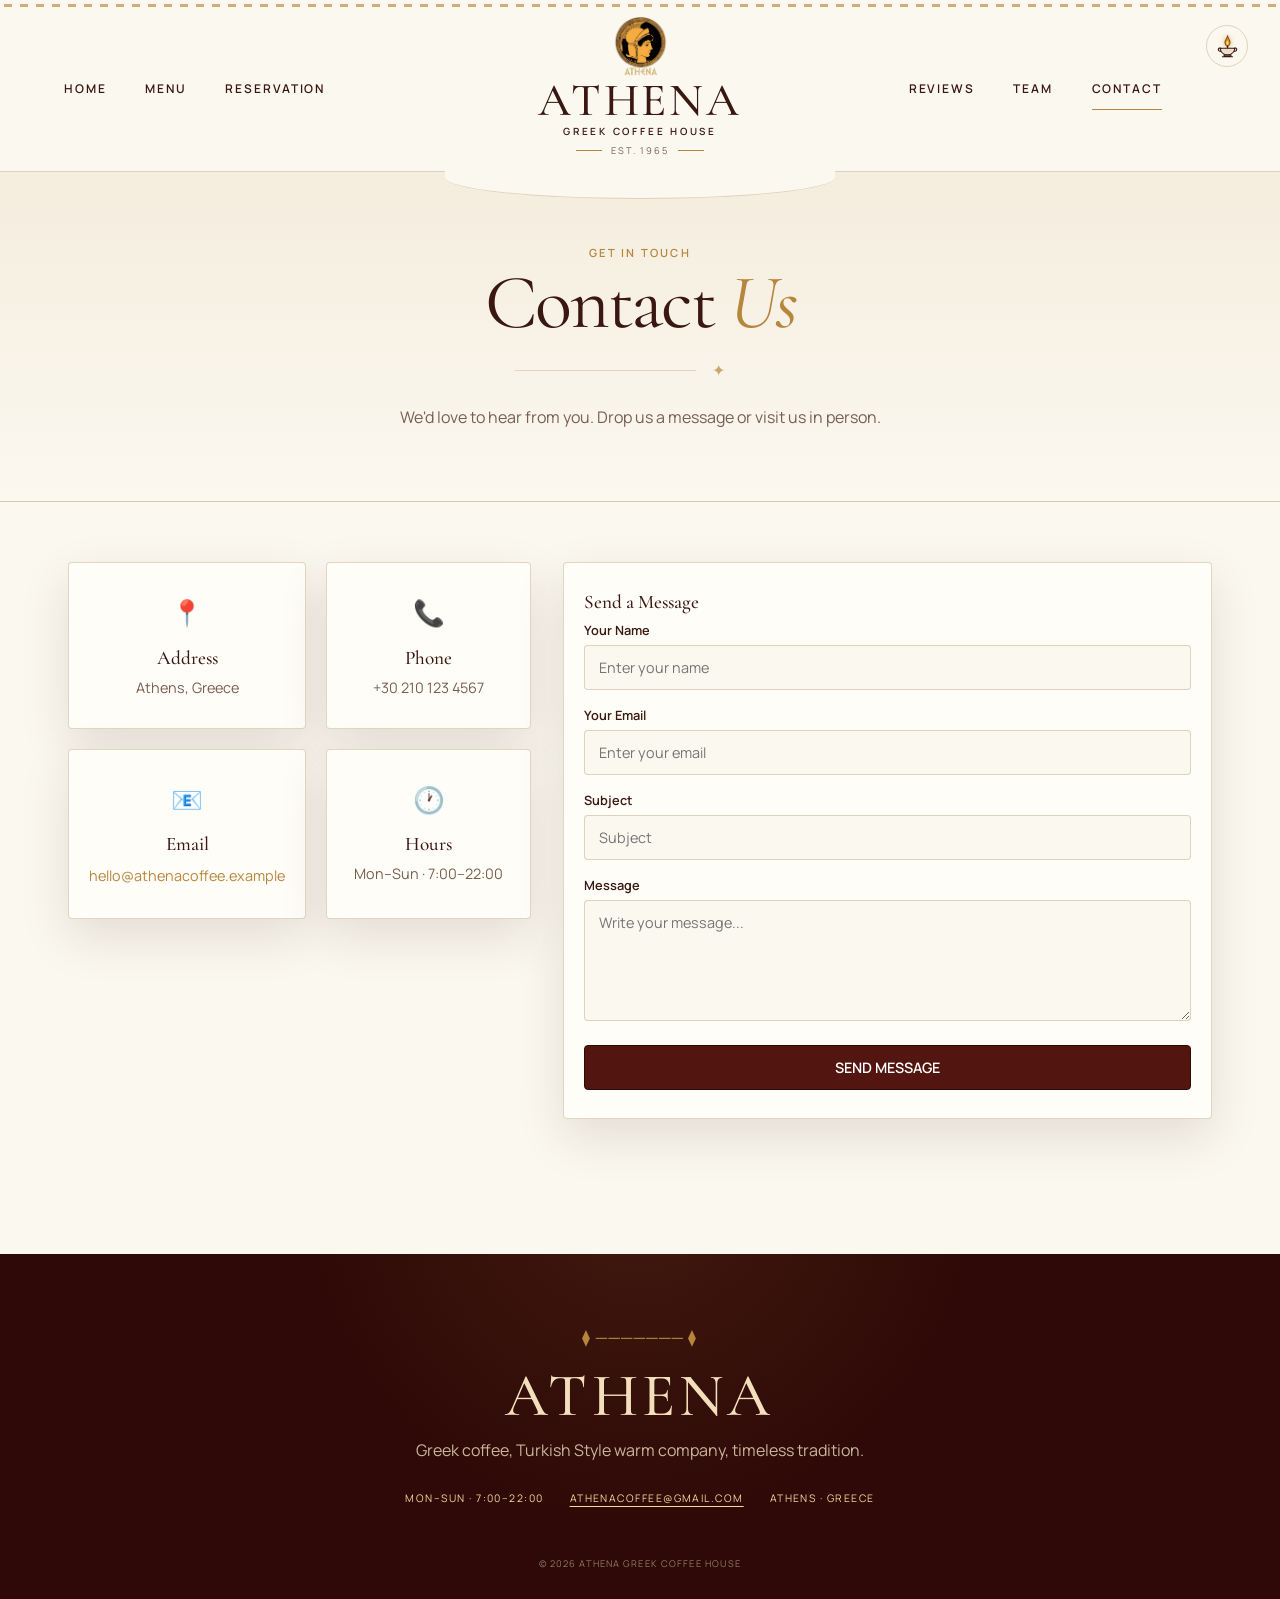
==== commit efd0f126: "shorteneed .css files remvoed css elements no longer in use. as well as compressing similar elements" ====
--- a/contact.html
+++ b/contact.html
@@ -4,7 +4,7 @@
   <meta charset="UTF-8">
   <meta name="viewport" content="width=device-width, initial-scale=1.0">
   <title>Contact — Athena Greek Coffee House</title>
-  <link rel="icon" href="assets/favicon.svg" type="image/svg+xml">
+  <link rel="icon" href="assets/athena-dark.png" type="image/png">
   <link href="https://fonts.googleapis.com/css2?family=Cormorant+Garamond:wght@400;500;600;700&family=Manrope:wght@400;500;600;700&display=swap" rel="stylesheet">
   <link rel="stylesheet" href="css/styles.css">
   <link rel="stylesheet" href="css/contact.css">
@@ -54,7 +54,7 @@
       </div>
     </div>
 
-    <nav class="mobile-nav" id="mobile-nav">
+    <nav class="mobile-nav" id="mobile-nav" hidden>
       <a href="index.html">Home</a>
       <a href="menu.html">Menu</a>
       <a href="reservation.html">Reservation</a>
--- a/css/styles.css
+++ b/css/styles.css
@@ -348,12 +348,30 @@
 .menu-toggle[aria-expanded="true"] span:last-child{
   transform:translateY(-5px) rotate(-45deg)
 }
-.mobile-nav{
-  display:none
-}
-[hidden]{
-  display:none !important
-}
+
+@media (min-width: 921px) {
+  .mobile-nav {
+  position: fixed;
+  top: 0;
+  left: 0;
+  width: 100%;
+  height: 100vh;
+  background-color: #1a120c; 
+  z-index: 999;
+  display: flex;
+  flex-direction: column;
+  justify-content: center;
+  align-items: center;
+  gap: 24px;
+  padding: 40px;
+}
+}
+
+[hidden],
+.mobile-nav[hidden] {
+  display: none !important;
+}
+
 /* Hero */
 .hero{
   position:relative;
--- a/css/contact.css
+++ b/css/contact.css
@@ -2,9 +2,9 @@
    contact.css – Athena Contact Page
    ===================================================== */
 
-/* ── Hero ── */
+/* ── Hero (Identical to page-hero in team.css) ── */
 .contact-hero {
-  padding: 160px 28px 60px;
+  padding: 160px 28px 70px;
   text-align: center;
   background: linear-gradient(180deg, var(--deep) 0%, var(--paper) 100%);
   border-bottom: 1px solid var(--line);
@@ -24,26 +24,31 @@
 }
 
 .contact-copy {
-  max-width: 500px;
+  max-width: 560px;
   margin: 20px auto 0;
   color: var(--muted);
   font-size: clamp(1rem, 1.2vw, 1.15rem);
-  line-height: 1.65;
+  line-height: 1.7;
 }
 
-/* ── Flourish ── */
+.eyebrow {
+  margin: 0 0 8px;
+  color: var(--gold);
+  font: 600 0.7rem var(--sans);
+  letter-spacing: 0.2em;
+  text-transform: uppercase;
+}
+
 .flourish {
   display: flex;
   align-items: center;
   justify-content: center;
   gap: 16px;
-  margin: 16px auto 20px;
+  margin: 12px auto 16px;
   color: var(--gold);
   font-size: 1rem;
   opacity: 0.7;
-  width: 100%;
   max-width: 280px;
-  text-align: center;
 }
 
 .flourish span {
@@ -51,258 +56,131 @@
   height: 1px;
   background: var(--gold);
   opacity: 0.4;
-  display: block;
 }
 
 .flourish span:nth-child(2) {
   flex: 0 0 auto;
-  width: auto;
-  height: auto;
   background: none;
   opacity: 1;
   font-size: 1.2rem;
   padding: 0 12px;
-  display: inline-block;
 }
 
-.contact-hero .flourish {
-  margin: 12px auto 16px;
-}
-
-/* ── Contact Section ── */
+/* ── Contact Layout ── */
 .contact-section {
+  max-width: 1200px;
+  margin: 0 auto;
   padding: 60px 28px 100px;
-}
-
-.contact-container {
-  max-width: 1100px;
-  margin: 0 auto;
 }
 
 .contact-grid {
   display: grid;
-  grid-template-columns: 1fr 1.5fr;
-  gap: 48px;
+  grid-template-columns: 1fr 1.4fr;
+  gap: 32px;
 }
 
-/* ── Contact Info ── */
 .contact-info {
   display: grid;
   grid-template-columns: 1fr 1fr;
-  gap: 16px;
+  gap: 20px;
   align-content: start;
 }
 
-.contact-info-card {
-  padding: 24px 20px;
+/* ── Cards (Matched to team-card) ── */
+.contact-info-card,
+.contact-form-card {
+  padding: 28px 20px;
   background: var(--raised);
   border: 1px solid var(--line);
-  border-radius: 8px;
-  text-align: center;
-  transition: border-color 0.3s, transform 0.3s;
+  border-radius: 4px;
+  box-shadow: var(--shadow);
+  transition: transform 0.25s ease, box-shadow 0.25s ease, border-color 0.25s ease;
 }
 
+.contact-info-card { text-align: center; }
+
 .contact-info-card:hover {
+  transform: translateY(-6px);
   border-color: var(--gold);
-  transform: translateY(-3px);
+  box-shadow: 0 24px 48px rgba(61, 26, 12, 0.12);
 }
 
 .contact-icon {
   font-size: 1.6rem;
   display: block;
-  margin-bottom: 8px;
+  margin-bottom: 12px;
 }
 
-.contact-info-card h3 {
-  margin: 0 0 4px;
+.contact-info-card h3,
+.contact-form-card h2 {
+  margin: 0 0 6px;
   color: var(--ink);
-  font: 600 0.8rem var(--sans);
-  letter-spacing: 0.06em;
-  text-transform: uppercase;
+  font: 500 1.2rem/1.2 var(--serif);
 }
 
-.contact-info-card p {
+.contact-info-card p,
+.contact-info-card a {
   margin: 0;
   color: var(--muted);
   font-size: 0.9rem;
+  line-height: 1.65;
+  text-decoration: none;
 }
 
-.contact-info-card a {
-  color: var(--gold);
-  text-decoration: none;
-  transition: color 0.2s;
-}
+.contact-info-card a { color: var(--gold); }
 
-.contact-info-card a:hover {
-  color: var(--wine);
-}
-
-/* ── Contact Form ── */
-.contact-form-card {
-  padding: 36px 32px;
-  background: var(--raised);
-  border: 1px solid var(--line);
-  border-radius: 12px;
-  box-shadow: var(--shadow);
-}
-
-.contact-form-card h2 {
-  margin: 0 0 20px;
-  color: var(--ink);
-  font: 500 1.5rem var(--serif);
-}
-
-.form-group {
-  margin-bottom: 16px;
-}
+/* ── Form Controls ── */
+.form-group { margin-bottom: 16px; }
 
 .form-group label {
   display: block;
-  margin-bottom: 4px;
-  color: var(--muted);
-  font: 500 0.8rem var(--sans);
+  margin-bottom: 6px;
+  color: var(--ink);
+  font: 600 0.8rem var(--sans);
 }
 
 .form-input {
   width: 100%;
-  padding: 10px 14px;
+  padding: 12px 14px;
   background: var(--paper);
   color: var(--ink);
   border: 1px solid var(--line);
-  border-radius: 6px;
+  border-radius: 4px;
   font: 0.9rem var(--sans);
-  outline: none;
-  transition: border-color 0.3s, box-shadow 0.3s;
   box-sizing: border-box;
-}
-
-.form-input:focus {
-  border-color: var(--gold);
-  box-shadow: 0 0 0 3px rgba(182, 134, 61, 0.12);
-}
-
-textarea.form-input {
-  resize: vertical;
-  font-family: var(--sans);
 }
 
 .btn-submit {
   width: 100%;
-  padding: 14px;
+  padding: 12px 24px;
   background: var(--wine);
-  color: var(--paper);
-  border: none;
-  border-radius: 6px;
+  color: #ffffff;
+  border: 1px solid var(--wine-deep);
+  border-radius: 4px;
   font: 600 0.9rem var(--sans);
-  letter-spacing: 0.06em;
   text-transform: uppercase;
   cursor: pointer;
-  transition: all 0.3s ease;
+  transition: background-color 0.2s;
 }
 
 .btn-submit:hover {
-  background: #5a1e14;
-  transform: translateY(-2px);
-  box-shadow: 0 8px 24px rgba(120, 40, 30, 0.25);
+  background: var(--gold);
+  border-color: var(--gold);
+  color: var(--wine-deep);
 }
 
 /* ── Responsive ── */
 @media (max-width: 900px) {
-  .contact-grid {
-    grid-template-columns: 1fr;
-    gap: 32px;
-  }
-
-  .contact-info {
-    grid-template-columns: repeat(2, 1fr);
-  }
+  .contact-grid { grid-template-columns: 1fr; gap: 32px; }
 }
 
 @media (max-width: 768px) {
-  .contact-hero {
-    padding: 130px 20px 40px;
-  }
-
-  .contact-section {
-    padding: 40px 16px 60px;
-  }
-
-  .contact-info {
-    grid-template-columns: 1fr 1fr;
-    gap: 12px;
-  }
-
-  .contact-form-card {
-    padding: 24px 18px;
-  }
+  .contact-hero { padding: 130px 20px 50px; }
+  .contact-section { padding: 40px 20px 70px; }
 }
 
 @media (max-width: 480px) {
-  .contact-hero h1 {
-    font-size: 2.2rem;
-  }
-
-  .contact-info {
-    grid-template-columns: 1fr;
-  }
-
-  .contact-form-card h2 {
-    font-size: 1.2rem;
-  }
-
-  .flourish {
-    max-width: 200px;
-    gap: 10px;
-  }
-
-  .flourish span:nth-child(2) {
-    font-size: 1rem;
-    padding: 0 8px;
-  }
-}
-
-/* ── Print ── */
-@media print {
-  .site-header,
-  .site-footer,
-  .skip-link {
-    display: none;
-  }
-
-  .contact-hero {
-    padding: 20px 0;
-    background: none;
-    border-bottom: 1px solid #ddd;
-  }
-
-  .contact-grid {
-    display: block;
-  }
-
-  .contact-info {
-    display: grid;
-    grid-template-columns: repeat(2, 1fr);
-    gap: 12px;
-    margin-bottom: 20px;
-  }
-
-  .contact-info-card {
-    border: 1px solid #ccc;
-    box-shadow: none;
-    break-inside: avoid;
-  }
-
-  .contact-info-card:hover {
-    transform: none;
-    border-color: #ccc;
-  }
-
-  .contact-form-card {
-    border: 1px solid #ccc;
-    box-shadow: none;
-  }
-
-  .btn-submit {
-    display: none;
-  }
+  .contact-hero { padding: 120px 16px 40px; }
+  .contact-section { padding: 30px 16px 60px; }
+  .contact-info { grid-template-columns: 1fr; }
 }
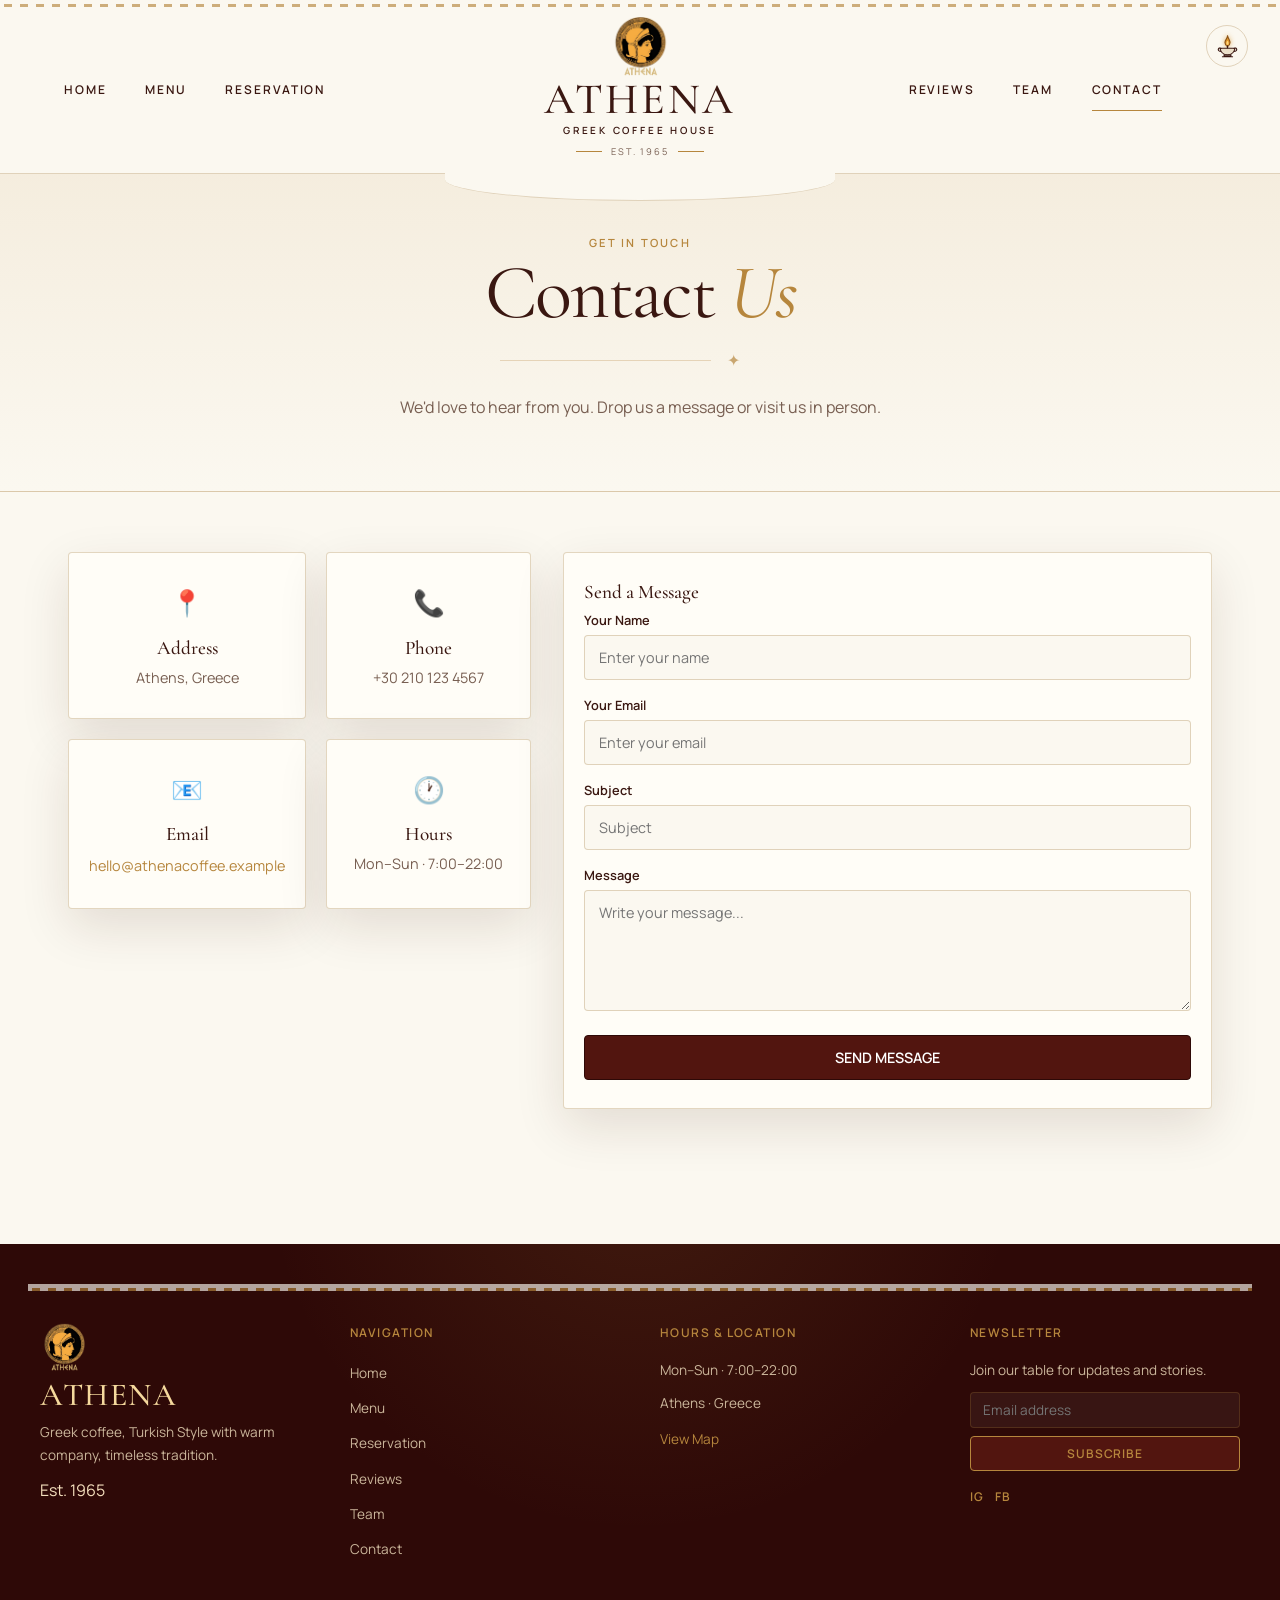
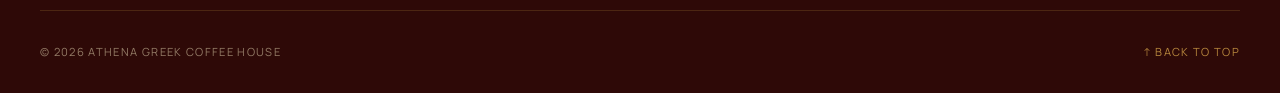
==== commit d5a8694f: "added footer to all other pages" ====
--- a/contact.html
+++ b/contact.html
@@ -133,17 +133,63 @@
     </section>
   </main>
 
-  <footer class="site-footer" id="contact">
-    <div class="footer-branch">⧫ ─────── ⧫</div>
-    <a class="footer-brand" href="index.html">Athena</a>
-    <p>Greek coffee, Turkish Style warm company, timeless tradition.</p>
-    <div class="footer-details">
-      <span>Mon–Sun · 7:00–22:00</span>
-      <a href="mailto:hello@athenacoffee.example">athenacoffee@gmail.com</a>
-      <span>Athens · Greece</span>
+   <footer class="site-footer">
+  <!-- Top Decorative Accent -->
+  <div class="greek-key" aria-hidden="true"></div>
+
+  <!-- Main 4-Column Grid -->
+  <div class="footer-container">
+    <!-- Column 1: Brand -->
+    <div class="footer-col footer-brand-col">
+      <img src="assets/athena-dark.png" alt="Athena Logo" class="footer-logo">
+      <h3>Athena</h3>
+      <p class="tagline">Greek coffee, Turkish Style with warm company, timeless tradition.</p>
+      <span class="est">Est. 1965</span>
     </div>
-    <p class="copyright">© 2026 Athena Greek Coffee House</p>
-  </footer>
+
+    <!-- Column 2: Navigation -->
+    <div class="footer-col">
+      <h4>Navigation</h4>
+      <ul class="footer-links">
+        <li><a href="index.html">Home</a></li>
+        <li><a href="menu.html">Menu</a></li>
+        <li><a href="reservation.html">Reservation</a></li>
+        <li><a href="reviews.html">Reviews</a></li>
+        <li><a href="team.html">Team</a></li>
+        <li><a href="contact.html">Contact</a></li>
+      </ul>
+    </div>
+
+    <!-- column 3: lists the hours and locations  -->
+    <div class="footer-col">
+      <h4>Hours & Location</h4>
+      <p>Mon–Sun · 7:00–22:00</p>
+      <p>Athens · Greece</p>
+      <a href="https://www.google.com/maps/place/Athens,+Greece/@37.99083,23.6971397,11012m/data=!3m2!1e3!4b1!4m6!3m5!1s0x14a1bd1f067043f1:0x2736354576668ddd!8m2!3d37.9838096!4d23.7275388!16zL20vMG4yeg?entry=ttu&g_ep=EgoyMDI2MDgwNS4xIKXMDSoASAFQAw%3D%3D" 
+      target="_blank" rel="noopener" class="map-link">View Map</a>
+    </div>
+
+    <!-- Column 4: nwsletter & soc media -->
+    <div class="footer-col">
+      <h4>Newsletter</h4>
+      <p>Join our table for updates and stories.</p>
+      <form class="footer-newsletter">
+        <input type="email" placeholder="Email address" required>
+        <button type="submit">Subscribe</button>
+      </form>
+      <div class="social-links">
+        <a href="https://www.instagram.com/" aria-label="Instagram">IG</a>
+        <a href="https://www.facebook.com/" aria-label="Facebook">FB</a>
+      </div>
+    </div>
+  </div>
+
+  <!-- bottom headline, and back to top button which pushes up to hero -->
+  <div class="footer-bottom">
+    <p>© <span data-year>2026</span> ATHENA GREEK COFFEE HOUSE</p>
+    <a href="#main-content" class="back-to-top">↑ Back to Top</a>
+  </div>
+</footer>
 
   <script src="js/script.js"></script>
   <script src="js/contact.js"></script>
--- a/css/styles.css
+++ b/css/styles.css
@@ -1,44 +1,172 @@
 :root {
   color-scheme: light;
-  --paper:#fbf8f0;
-  --raised:#fffdf7;
-  --deep:#f3ead9;
-  --ink:#3a1711;
-  --muted:#785f52;
-  --wine:#52150f;
-  --wine-deep:#2e0907;
-  --gold:#b6863d;
-  --gold-bright:#e0ad5c;
-  --gold-pale:#f5d99d;
-  --line:rgba(154,112,49,.28);
-  --header:#fbf8f0;
-  --shadow:0 18px 50px rgba(61,26,12,.12);
-  --serif:"Cormorant Garamond",Georgia,serif;
-  --sans:"Manrope","Segoe UI",sans-serif;
-}
-
+  --paper: #fbf8f0;
+  --raised: #fffdf7;
+  --deep: #f3ead9;
+  --ink: #3a1711;
+  --muted: #785f52;
+  --wine: #52150f;
+  --wine-deep: #2e0907;
+  --gold: #b6863d;
+  --gold-bright: #e0ad5c;
+  --gold-pale: #f5d99d;
+  --line: rgba(154, 112, 49, 0.28);
+  --header: #fbf8f0;
+  --shadow: 0 18px 50px rgba(61, 26, 12, 0.12);
+  --serif: "Cormorant Garamond", Georgia, serif;
+  --sans: "Manrope", "Segoe UI", sans-serif;
+}
+:root[data-theme="dark"] {
+  color-scheme: dark;
+  --paper: #1d0907;
+  --raised: #290d0a;
+  --deep: #35100c;
+  --ink: #f7e6c7;
+  --muted: #d1bca4;
+  --wine: #160403;
+  --wine-deep: #0e0202;
+  --gold: #d3a357;
+  --gold-bright: #efc475;
+  --gold-pale: #f1d69d;
+  --line: rgba(224, 173, 92, 0.24);
+  --header: #1c0705;
+  --shadow: 0 18px 55px rgba(0, 0, 0, 0.34);
+}
+* {
+  box-sizing: border-box;
+}
+html {
+  scroll-behavior: smooth;
+  scroll-padding-top: 150px;
+}
+body {
+  margin: 0;
+  color: var(--ink);
+  background-color: var(--paper);
+  font-family: var(--sans);
+  font-size: 16px;
+  line-height: 1.7;
+  transition: color 0.3s, background-color 0.3s;
+}
+body.menu-open {
+  overflow: hidden;
+}
+a, button {
+  color: inherit;
+  -webkit-tap-highlight-color: transparent;
+}
 main {
-  margin-top: 85px; /* to ensure the logo doesn't cause header to clash into page text */
+  margin-top: 85px;
   margin-bottom: 35px;
 }
-:root[data-theme="dark"] {
-  color-scheme:dark;
-  --paper:#1d0907;
-  --raised:#290d0a;
-  --deep:#35100c;
-  --ink:#f7e6c7;
-  --muted:#d1bca4;
-  --wine:#160403;
-  --wine-deep:#0e0202;
-  --gold:#d3a357;
-  --gold-bright:#efc475;
-  --gold-pale:#f1d69d;
-  --line:rgba(224,173,92,.24);
-  --header:#1c0705;
-  --shadow:0 18px 55px rgba(0,0,0,.34);
-}
-*{
-  box-sizing:border-box
+/* Accessibility */
+.skip-link {
+  position: fixed;
+  z-index: 1000;
+  top: 12px;
+  left: 12px;
+  padding: 10px 16px;
+  color: #ffffff;
+  background-color: var(--wine);
+  transform: translateY(-150%);
+  transition: transform 0.18s;
+}
+.skip-link:focus {
+  transform: translateY(0);
+}
+/* Header & Navigation */
+.site-header {
+  position: absolute;
+  z-index: 20;
+  top: 0;
+  width: 100%;
+  color: var(--ink);
+  background-color: var(--header);
+  border-bottom: 1px solid var(--line);
+  transition: color 0.3s, background-color 0.3s, box-shadow 0.25s;
+}
+.site-header.is-fixed {
+  position: fixed;
+  box-shadow: 0 10px 35px rgba(35, 10, 7, 0.13);
+  animation: header-in 0.3s forwards;
+}
+@keyframes header-in {
+  from { transform: translateY(-100%); }
+  to { transform: translateY(0); }
+}
+.greek-key {
+  height: 7px;
+  opacity: 0.65;
+  background-color: var(--gold);
+  background-image: 
+    linear-gradient(90deg, var(--header) 25%, transparent 25%, transparent 75%, var(--header) 75%),
+    linear-gradient(var(--header) 25%, transparent 25%, transparent 75%, var(--header) 75%);
+  background-size: 16px 16px;
+}
+.nav-shell {
+  position: relative;
+  display: grid;
+  grid-template-columns: minmax(250px, 1fr) minmax(250px, 390px) minmax(250px, 1fr);
+  align-items: center;
+  min-height: 148px;
+  max-width: 1500px;
+  margin: 0 auto;
+  padding: 0 clamp(28px, 5vw, 86px);
+}
+.desktop-nav {
+  display: flex;
+  align-items: center;
+  gap: clamp(24px, 3vw, 58px);
+}
+.desktop-nav-right {
+  justify-content: flex-end;
+  padding-right: 54px;
+}
+.desktop-nav a, .mobile-nav a {
+  position: relative;
+  font-size: 0.75rem;
+  font-weight: 600;
+  letter-spacing: 0.16em;
+  text-decoration: none;
+  text-transform: uppercase;
+}
+.desktop-nav a::after {
+  position: absolute;
+  right: 0;
+  bottom: -11px;
+  left: 0;
+  height: 1px;
+  content: "";
+  background-color: var(--gold);
+  transform: scaleX(0);
+  transition: transform 0.18s;
+}
+.desktop-nav a:hover::after, .desktop-nav a:focus-visible::after, .desktop-nav a.active::after {
+  transform: scaleX(1);
+}
+/* Brand Logo */
+.brand {
+  position: relative;
+  align-self: stretch;
+  display: flex;
+  flex-direction: column;
+  align-items: center;
+  justify-content: center;
+  padding: 14px 44px 18px;
+  text-decoration: none;
+}
+.brand::after {
+  position: absolute;
+  z-index: -1;
+  right: 0;
+  bottom: -34px;
+  left: 0;
+  height: 50px;
+  content: "";
+  background-color: var(--header);
+  border-bottom: 1px solid var(--line);
+  border-radius: 0 0 50% 50%;
+  transition: background-color 0.3s;
 }
 .brand-logo {
   width: 60px;
@@ -46,959 +174,721 @@
   display: block;
   margin: 0 auto 6px;
 }
-html{
-  scroll-behavior:smooth;
-  scroll-padding-top:150px
-}
-body{
-  margin:0;
-  color:var(--ink);
-  background:var(--paper);
-  font:16px/1.7 var(--sans);
-  transition:color .3s,background-color .3s
-}
-body.menu-open{
-  overflow:hidden
-}
-a{
-  color:inherit
-}
-button,a{
-  -webkit-tap-highlight-color:transparent
-}
-.skip-link{
-  position:fixed;
-  z-index:1000;
-  top:12px;
-  left:12px;
-  padding:10px 16px;
-  color:#fff;
-  background:var(--wine);
-  transform:translateY(-150%);
-  transition:transform .18s
-}
-.skip-link:focus{
-  transform:none
-}
-/* Header */
-.site-header{
-  position:absolute;
-  z-index:20;
-  top:0;
-  width:100%;
-  color:var(--ink);
-  background:var(--header);
-  border-bottom:1px solid var(--line);
-  transition:color .3s,background-color .3s,box-shadow .25s
-}
-.site-header.is-fixed{
-  position:fixed;
-  box-shadow:0 10px 35px rgba(35,10,7,.13);
-  animation:header-in .3s both
-}
-@keyframes header-in{
-  from{
-    transform:translateY(-100%)
-  }
-  to{
-    transform:none
-  }
-}
-.greek-key{
-  height:7px;
-  opacity:.65;
-  background-color:var(--gold);
-  background-image:linear-gradient(90deg,var(--header) 25%,transparent 25%,transparent 75%,var(--header) 75%),linear-gradient(var(--header) 25%,transparent 25%,transparent 75%,var(--header) 75%);
-  background-size:16px 16px
-}
-.nav-shell{
-  position:relative;
-  display:grid;
-  grid-template-columns:minmax(250px,1fr) minmax(250px,390px) minmax(250px,1fr);
-  align-items:center;
-  min-height:148px;
-  max-width:1500px;
-  margin:auto;
-  padding:0 clamp(28px,5vw,86px)
-  
-}
-.desktop-nav{
-  display:flex;
-  align-items:center;
-  gap:clamp(24px,3vw,58px)
-}
-.desktop-nav-right{
-  justify-content:flex-end;
-  padding-right:54px
-}
-.desktop-nav a,.mobile-nav a{
-  position:relative;
-  font-size:.75rem;
-  font-weight:600;
-  letter-spacing:.16em;
-  text-decoration:none;
-  text-transform:uppercase
-}
-.desktop-nav a:after{
-  position:absolute;
-  right:0;
-  bottom:-11px;
-  left:0;
-  height:1px;
-  content:"";
-  background:var(--gold);
-  transform:scaleX(0);
-  transition:transform .18s
-}
-.desktop-nav a:hover:after,.desktop-nav a:focus-visible:after,.desktop-nav a.active:after{
-  transform:scaleX(1)
-}
-.brand{
-  position:relative;
-  align-self:stretch;
-  display:flex;
-  align-items:center;
-  justify-content:center;
-  flex-direction:column;
-  padding:14px 44px 18px;
-  text-decoration:none
-}
-.brand:after{
-  position:absolute;
-  z-index:-1;
-  right:0;
-  bottom:-34px;
-  left:0;
-  height:50px;
-  content:"";
-  background:var(--header);
-  border-bottom:1px solid var(--line);
-  border-radius:0 0 50% 50%;
-  transition:background-color .3s
-}
-.brand-mark{
-  display:flex;
-  align-items:center;
-  gap:5px;
-  height:28px;
-  color:var(--gold)
-}
-.laurel{
-  display:inline-block;
-  font-size:1.15rem;
-  transform:rotate(24deg)
-}
-.laurel-right{
-  transform:scaleX(-1) rotate(24deg)
-}
-.helmet{
-  display:grid;
-  width:27px;
-  height:27px;
-  place-items:center;
-  font:600 1rem/1 var(--serif);
-  border:1px solid;
-  border-radius:50%
-}
-.brand-name{
-  margin-top:-2px;
-  font:500 clamp(2.6rem,3.4vw,4rem)/.9 var(--serif);
-  letter-spacing:.06em;
-  text-transform:uppercase
-}
-.brand-subtitle{
-  margin-top:7px;
-  font-size:.62rem;
-  font-weight:600;
-  line-height:1;
-  letter-spacing:.28em;
-  text-transform:uppercase
-}
-.brand-est{
-  display:flex;
-  align-items:center;
-  gap:9px;
-  margin-top:8px;
-  color:var(--muted);
-  font-size:.58rem;
-  letter-spacing:.2em;
-  text-transform:uppercase
-}
-.brand-est i{
-  width:26px;
-  height:1px;
-  background:var(--gold)
-}
-.header-actions{
-  position:absolute;
-  top:18px;
-  right:clamp(16px,2.5vw,40px);
-  display:flex;
-  align-items:center;
-  gap:10px
-}
-.circle-button{
-  display:grid;
-  width:42px;
-  height:42px;
-  padding:0;
-  color:var(--ink);
-  background:transparent;
-  border:1px solid var(--line);
-  border-radius:50%;
-  cursor:pointer;
-  place-items:center;
-  transition:color .18s,background-color .18s,border-color .18s,transform .18s
-}
-.circle-button:hover,.circle-button:focus-visible{
-  color:var(--paper);
-  background:var(--ink);
-  border-color:var(--ink);
-  transform:translateY(-2px)
-}
-.theme-icon-lamp{
-  position:absolute;
-  width:27px;
-  height:27px;
-  overflow:visible;
-  fill:none;
-  stroke:currentColor;
-  stroke-linecap:round;
-  stroke-linejoin:round;
-  stroke-width:1.35
-}
-.lamp-fire{
-  transform-origin:16px 16px;
-  filter:drop-shadow(0 0 3px rgba(224,173,92,.9));
-  animation:lamp-flicker 1.8s ease-in-out infinite;
-  transition:opacity .28s ease,transform .32s ease,filter .28s ease
-}
-.lamp-flame{
-  fill:#e39a2f;
-  stroke:#8d5418
-}
-.lamp-flame-core{
-  fill:#ffd67d;
-  stroke:none
-}
-.lamp-wick{
-  stroke-width:1.6
-}
-.lamp-bowl{
-  fill:rgba(182,134,61,.2)
-}
-.lamp-smoke{
-  opacity:0;
-  stroke:currentColor;
-  stroke-dasharray:2.5 2;
-  transform:translateY(3px);
-  transition:opacity .2s ease
-}
-[data-theme="dark"] .lamp-fire{
-  opacity:0;
-  filter:none;
-  animation:none;
-  transform:translateY(4px) scale(.08)
-}
-[data-theme="dark"] .lamp-smoke{
-  animation:lamp-smoke 1.15s ease-out both
-}
-@keyframes lamp-flicker{
-  0%,100%{
-    transform:rotate(-1deg) scale(1)
-  }
-  45%{
-    transform:rotate(1.5deg) scale(.94,1.04)
-  }
-  70%{
-    transform:rotate(-.5deg) scale(1.03,.97)
-  }
-}
-@keyframes lamp-smoke{
-  0%{
-    opacity:0;
-    transform:translateY(3px)
-  }
-  28%{
-    opacity:.72
-  }
-  100%{
-    opacity:0;
-    transform:translateY(-4px)
-  }
-}
-.menu-toggle{
-  display:none;
-  align-content:center;
-  gap:4px
-}
-.menu-toggle span{
-  display:block;
-  width:17px;
-  height:1px;
-  background:currentColor;
-  transition:transform .18s,opacity .18s
-}
-.menu-toggle[aria-expanded="true"] span:first-child{
-  transform:translateY(5px) rotate(45deg)
-}
-.menu-toggle[aria-expanded="true"] span:nth-child(2){
-  opacity:0
-}
-.menu-toggle[aria-expanded="true"] span:last-child{
-  transform:translateY(-5px) rotate(-45deg)
-}
+.brand-name {
+  margin-top: -2px;
+  font-family: var(--serif);
+  font-size: clamp(2.6rem, 3.4vw, 4rem);
+  font-weight: 500;
+  line-height: 0.9;
+  letter-spacing: 0.06em;
+  text-transform: uppercase;
+}
+.brand-subtitle {
+  margin-top: 7px;
+  font-size: 0.62rem;
+  font-weight: 600;
+  line-height: 1;
+  letter-spacing: 0.28em;
+  text-transform: uppercase;
+}
+.brand-est {
+  display: flex;
+  align-items: center;
+  gap: 9px;
+  margin-top: 8px;
+  color: var(--muted);
+  font-size: 0.58rem;
+  letter-spacing: 0.2em;
+  text-transform: uppercase;
+}
+.brand-est i {
+  width: 26px;
+  height: 1px;
+  background-color: var(--gold);
+}
+/* Header Actions */
+.header-actions {
+  position: absolute;
+  top: 18px;
+  right: clamp(16px, 2.5vw, 40px);
+  display: flex;
+  align-items: center;
+  gap: 10px;
+}
+.circle-button {
+  display: grid;
+  place-items: center;
+  width: 42px;
+  height: 42px;
+  padding: 0;
+  color: var(--ink);
+  background-color: transparent;
+  border: 1px solid var(--line);
+  border-radius: 50%;
+  cursor: pointer;
+  transition: color 0.18s, background-color 0.18s, border-color 0.18s, transform 0.18s;
+}
+.circle-button:hover, .circle-button:focus-visible {
+  color: var(--paper);
+  background-color: var(--ink);
+  border-color: var(--ink);
+  transform: translateY(-2px);
+}
+.theme-icon-lamp {
+  position: absolute;
+  width: 27px;
+  height: 27px;
+  fill: none;
+  stroke: currentColor;
+  stroke-linecap: round;
+  stroke-linejoin: round;
+  stroke-width: 1.35;
+  overflow: visible;
+}
+.lamp-fire {
+  transform-origin: 16px 16px;
+  filter: drop-shadow(0 0 3px rgba(224, 173, 92, 0.9));
+  animation: lamp-flicker 1.8s ease-in-out infinite;
+  transition: opacity 0.28s ease, transform 0.32s ease, filter 0.28s ease;
+}
+.lamp-flame { fill: #e39a2f; stroke: #8d5418; }
+.lamp-flame-core { fill: #ffd67d; stroke: none; }
+.lamp-wick { stroke-width: 1.6; }
+.lamp-bowl { fill: rgba(182, 134, 61, 0.2); }
+.lamp-smoke {
+  opacity: 0;
+  stroke: currentColor;
+  stroke-dasharray: 2.5 2;
+  transform: translateY(3px);
+  transition: opacity 0.2s ease;
+}
+[data-theme="dark"] .lamp-fire {
+  opacity: 0;
+  filter: none;
+  animation: none;
+  transform: translateY(4px) scale(0.08);
+}
+[data-theme="dark"] .lamp-smoke {
+  animation: lamp-smoke 1.15s ease-out forwards;
+}
+@keyframes lamp-flicker {
+  0%, 100% { transform: rotate(-1deg) scale(1); }
+  45% { transform: rotate(1.5deg) scale(0.94, 1.04); }
+  70% { transform: rotate(-0.5deg) scale(1.03, 0.97); }
+}
+@keyframes lamp-smoke {
+  0% { opacity: 0; transform: translateY(3px); }
+  28% { opacity: 0.72; }
+  100% { opacity: 0; transform: translateY(-4px); }
+}
+/* Mobile Navigation */
+.menu-toggle {
+  display: none;
+  align-content: center;
+  gap: 4px;
+}
+.menu-toggle span {
+  display: block;
+  width: 17px;
+  height: 1px;
+  background-color: currentColor;
+  transition: transform 0.18s, opacity 0.18s;
+}
+.menu-toggle[aria-expanded="true"] span:first-child { transform: translateY(5px) rotate(45deg); }
+.menu-toggle[aria-expanded="true"] span:nth-child(2) { opacity: 0; }
+.menu-toggle[aria-expanded="true"] span:last-child { transform: translateY(-5px) rotate(-45deg); }
 
+[hidden], .mobile-nav[hidden] {
+  display: none !important;
+}
 @media (min-width: 921px) {
-  .mobile-nav {
-  position: fixed;
-  top: 0;
+  .mobile-nav { display: none !important; }
+}
+
+/* Hero Section */
+.hero {
+  position: relative;
+  display: flex;
+  align-items: center;
+  min-height: 100vh;
+  padding: clamp(188px, 22vh, 220px) max(6vw, 52px) clamp(42px, 6vh, 72px);
+  color: #fff8eb;
+  background-color: #241008;
+  overflow: hidden;
+}
+.hero-media {
+  position: absolute;
+  inset: 0;
+  width: 100%;
+  height: 100%;
+  object-fit: cover;
+  object-position: center;
+}
+.hero-shade {
+  position: absolute;
+  inset: 0;
+  background: 
+    linear-gradient(90deg, rgba(18, 5, 2, 0.94), rgba(25, 8, 3, 0.72) 28%, rgba(28, 10, 4, 0.18) 58%, rgba(20, 7, 3, 0.04)),
+    linear-gradient(0deg, rgba(16, 4, 2, 0.38), transparent 36%);
+}
+.hero::after {
+  position: absolute;
+  right: 0;
+  bottom: 0;
   left: 0;
-  width: 100%;
-  height: 100vh;
-  background-color: #1a120c; 
-  z-index: 999;
-  display: flex;
-  flex-direction: column;
-  justify-content: center;
-  align-items: center;
-  gap: 24px;
-  padding: 40px;
-}
-}
+  height: 6px;
+  content: "";
+  background: linear-gradient(90deg, var(--wine), var(--gold), var(--wine));
+}
+.hero-content {
+  position: relative;
+  z-index: 1;
+  width: min(600px, 50vw);
+  margin-left: max(0px, calc((100vw - 1500px) / 2));
+}
+.eyebrow {
+  margin: 0 0 13px;
+  color: var(--gold);
+  font-size: 0.68rem;
+  font-weight: 600;
+  letter-spacing: 0.23em;
+  text-transform: uppercase;
+}
+.hero .eyebrow { color: var(--gold-bright); }
+.hero h1 {
+  margin: 0;
+  font-family: var(--serif);
+  font-size: clamp(4.1rem, 6.4vw, 6.65rem);
+  font-weight: 400;
+  line-height: 0.8;
+  letter-spacing: -0.035em;
+}
+.hero h1 em { color: var(--gold-bright); font-style: normal; }
 
-[hidden],
-.mobile-nav[hidden] {
-  display: none !important;
-}
-
-/* Hero */
-.hero{
-  position:relative;
-  display:flex;
-  align-items:center;
-  min-height:100vh;
-  min-height:100svh;
-  padding:clamp(188px,22vh,220px) max(6vw,52px) clamp(42px,6vh,72px);
-  color:#fff8eb;
-  background:#241008;
-  overflow:hidden
-}
-.hero-media{
-  position:absolute;
-  inset:0;
-  width:100%;
-  height:100%;
-  object-fit:cover;
-  object-position:center
-}
-.hero-shade{
-  position:absolute;
-  inset:0;
-  background:linear-gradient(90deg,rgba(18,5,2,.94),rgba(25,8,3,.72) 28%,rgba(28,10,4,.18) 58%,rgba(20,7,3,.04)),linear-gradient(0deg,rgba(16,4,2,.38),transparent 36%)
-}
-.hero:after{
-  position:absolute;
-  right:0;
-  bottom:0;
-  left:0;
-  height:6px;
-  content:"";
-  background:linear-gradient(90deg,var(--wine),var(--gold),var(--wine))
-}
-.hero-content{
-  position:relative;
-  z-index:1;
-  width:min(600px,50vw);
-  margin-left:max(0px,calc((100vw - 1500px)/2))
-}
-.eyebrow{
-  margin:0 0 13px;
-  color:var(--gold);
-  font-size:.68rem;
-  font-weight:600;
-  letter-spacing:.23em;
-  text-transform:uppercase
-}
-.hero .eyebrow{
-  color:var(--gold-bright)
-}
-.hero h1{
-  margin:0;
-  font:400 clamp(4.1rem,6.4vw,6.65rem)/.8 var(--serif);
-  letter-spacing:-.035em;
-  text-wrap:balance
-}
-.hero h1 em{
-  color:var(--gold-bright);
-  font-weight:400
-}
-
-/* ── Flourish ── */
+/* Flourish Component */
 .flourish {
   display: flex;
   align-items: center;
   justify-content: center;
   gap: 16px;
+  width: 100%;
+  max-width: 280px;
   margin: 16px auto 20px;
   color: var(--gold);
   font-size: 1rem;
   opacity: 0.7;
-  width: 100%;
-  max-width: 280px;
   text-align: center;
 }
-
 .flourish span {
+  display: block;
   flex: 1;
   height: 1px;
-  background: var(--gold);
+  background-color: var(--gold);
   opacity: 0.4;
-  display: block;
-}
-
+}
 .flourish span:nth-child(2) {
+  display: inline-block;
   flex: 0 0 auto;
-  width: auto;
-  height: auto;
+  padding: 0 12px;
   background: none;
+  font-size: 1.2rem;
   opacity: 1;
-  font-size: 1.2rem;
-  padding: 0 12px;
-  display: inline-block;
-}
-
+}
 .hero .flourish {
   max-width: 320px;
   color: var(--gold-bright);
   opacity: 0.8;
 }
+.hero .flourish span {
+  background-color: var(--gold-bright);
+  opacity: 0.5;
+}
+.hero-copy {
+  max-width: 510px;
+  margin: 0 0 26px;
+  color: #fffaf0;
+  font-size: clamp(1rem, 1.25vw, 1.22rem);
+  line-height: 1.62;
+  text-shadow: 0 2px 18px rgba(0, 0, 0, 0.35);
+}
+.button {
+  display: inline-flex;
+  align-items: center;
+  justify-content: center;
+  min-height: 56px;
+  padding: 0 30px;
+  gap: 17px;
+  color: #3a1711;
+  background: linear-gradient(115deg, #f0c87c, #d79f4c);
+  border: 1px solid #f6d899;
+  box-shadow: 0 10px 32px rgba(20, 5, 2, 0.25);
+  font-size: 0.73rem;
+  font-weight: 600;
+  letter-spacing: 0.16em;
+  text-decoration: none;
+  text-transform: uppercase;
+  transition: background-color 0.18s, transform 0.18s, box-shadow 0.18s;
+}
+.button:hover, .button:focus-visible {
+  background-color: #fff2d0;
+  box-shadow: 0 14px 35px rgba(20, 5, 2, 0.38);
+  transform: translateY(-3px);
+}
+.scroll-cue {
+  position: absolute;
+  z-index: 2;
+  right: 5vw;
+  bottom: 34px;
+  display: flex;
+  flex-direction: column;
+  align-items: center;
+  color: #fff8eb;
+  font-size: 0.58rem;
+  letter-spacing: 0.2em;
+  text-decoration: none;
+  text-transform: uppercase;
+}
+.scroll-cue svg {
+  width: 24px;
+  margin-top: 5px;
+  fill: none;
+  stroke: var(--gold-bright);
+  stroke-width: 1.4;
+  animation: bob 1.8s ease-in-out infinite;
+}
+@keyframes bob {
+  50% { transform: translateY(5px); }
+}
 
-.hero .flourish span {
-  background: var(--gold-bright);
-  opacity: 0.5;
+/* Page Layouts */
+.welcome {
+  max-width: 900px;
+  margin: 0 auto;
+  padding: 110px 32px 100px;
+  text-align: center;
+}
+.welcome::after {
+  display: block;
+  width: 80px;
+  height: 1px;
+  margin: 42px auto 0;
+  content: "";
+  background-color: var(--gold);
+}
+.welcome h2, .story-note h2 {
+  margin: 0 0 23px;
+  font-family: var(--serif);
+  font-size: clamp(3rem, 5vw, 5rem);
+  font-weight: 500;
+  line-height: 0.95;
+}
+.welcome h2 em, .story-note h2 em {
+  color: var(--gold);
+  font-style: normal;
+}
+.welcome > p:last-of-type {
+  max-width: 700px;
+  margin: 0 auto;
+  color: var(--muted);
+  font-size: 1.05rem;
+}
+.experience-grid {
+  display: grid;
+  grid-template-columns: repeat(3, 1fr);
+  max-width: 1500px;
+  margin: 0 auto;
+  border-top: 1px solid var(--line);
+  border-bottom: 1px solid var(--line);
+}
+.experience-card {
+  position: relative;
+  display: flex;
+  flex-direction: column;
+  align-items: center;
+  min-height: 560px;
+  padding: 52px clamp(28px, 4vw, 64px);
+  text-align: center;
+  background-color: var(--raised);
+  overflow: hidden;
+  transition: background-color 0.3s;
+}
+.experience-card + .experience-card {
+  border-left: 1px solid var(--line);
+}
+.experience-card::before, .experience-card::after {
+  position: absolute;
+  z-index: 1;
+  width: 64px;
+  height: 64px;
+  content: "";
+  opacity: 0.55;
+}
+.experience-card::before {
+  top: 16px;
+  left: 16px;
+  border-top: 1px solid var(--gold);
+  border-left: 1px solid var(--gold);
+}
+.experience-card::after {
+  right: 16px;
+  bottom: 16px;
+  border-right: 1px solid var(--gold);
+  border-bottom: 1px solid var(--gold);
+}
+.card-story, .card-visit { background-color: var(--deep); }
+.card-illustration {
+  width: min(250px, 90%);
+  height: 170px;
+  margin-bottom: 19px;
+  color: var(--gold);
+}
+.card-illustration svg {
+  width: 100%;
+  height: 100%;
+  fill: none;
+  stroke: currentColor;
+  stroke-linecap: round;
+  stroke-linejoin: round;
+  stroke-width: 1.25;
+  opacity: 0.8;
+}
+.experience-card h3 {
+  margin: 0 0 8px;
+  font-family: var(--serif);
+  font-size: clamp(2.6rem, 4vw, 4rem);
+  font-weight: 500;
+  line-height: 1;
+}
+.experience-card > p:not(.eyebrow) {
+  max-width: 300px;
+  margin: 0 0 24px;
+  color: var(--muted);
+}
+.experience-card > a, .text-link {
+  position: relative;
+  margin-top: auto;
+  color: var(--ink);
+  font-size: 0.69rem;
+  font-weight: 600;
+  letter-spacing: 0.17em;
+  text-decoration: none;
+  text-transform: uppercase;
+}
+.experience-card > a::after, .text-link::after {
+  position: absolute;
+  right: 0;
+  bottom: -5px;
+  left: 0;
+  height: 1px;
+  content: "";
+  background-color: var(--gold);
+  transform: scaleX(0);
+  transform-origin: left;
+  transition: transform 0.18s;
+}
+.experience-card > a:hover::after, .experience-card > a:focus-visible::after,
+.text-link:hover::after, .text-link:focus-visible::after {
+  transform: scaleX(1);
+}
+.story-note {
+  display: grid;
+  grid-template-columns: 1.05fr 0.95fr;
+  align-items: center;
+  gap: 9vw;
+  max-width: 1280px;
+  margin: 0 auto;
+  padding: 130px 48px;
+}
+.story-copy > p:not(.eyebrow) {
+  max-width: 560px;
+  color: var(--muted);
+}
+.story-copy .text-link {
+  display: inline-block;
+  margin-top: 22px;
+}
+.story-quote {
+  position: relative;
+  padding: 72px 52px;
+  color: #f8e6c6;
+  background-color: var(--wine);
+  box-shadow: var(--shadow);
+  text-align: center;
+}
+.story-quote::before {
+  position: absolute;
+  inset: 13px;
+  content: "";
+  border: 1px solid rgba(224, 173, 92, 0.5);
+}
+.quote-mark {
+  display: block;
+  height: 46px;
+  color: var(--gold-bright);
+  font-family: var(--serif);
+  font-size: 5rem;
+  line-height: 1;
+}
+.story-quote blockquote {
+  position: relative;
+  margin: 16px 0 18px;
+  font-family: var(--serif);
+  font-size: clamp(2rem, 3.2vw, 3.3rem);
+  font-style: italic;
+  line-height: 1.05;
+}
+.story-quote p {
+  position: relative;
+  margin: 0;
+  color: var(--gold-pale);
+  font-size: 0.68rem;
+  letter-spacing: 0.18em;
+  text-transform: uppercase;
 }
 
-.hero-copy{
-  max-width:510px;
-  margin:0 0 26px;
-  color:#fffaf0;
-  font-size:clamp(1rem,1.25vw,1.22rem);
-  line-height:1.62;
-  text-shadow:0 2px 18px rgba(0,0,0,.35)
-}
-.button{
-  display:inline-flex;
-  align-items:center;
-  justify-content:center;
-  min-height:56px;
-  padding:0 30px;
-  gap:17px;
-  color:#3a1711;
-  background:linear-gradient(115deg,#f0c87c,#d79f4c);
-  border:1px solid #f6d899;
-  box-shadow:0 10px 32px rgba(20,5,2,.25);
-  font-size:.73rem;
-  font-weight:600;
-  letter-spacing:.16em;
-  text-decoration:none;
-  text-transform:uppercase;
-  transition:background .18s,transform .18s,box-shadow .18s
-}
-.button:hover,.button:focus-visible{
-  background:#fff2d0;
-  box-shadow:0 14px 35px rgba(20,5,2,.38);
-  transform:translateY(-3px)
-}
-.scroll-cue{
-  position:absolute;
-  z-index:2;
-  right:5vw;
-  bottom:34px;
-  display:flex;
-  align-items:center;
-  flex-direction:column;
-  color:#fff8eb;
-  font-size:.58rem;
-  letter-spacing:.2em;
-  text-decoration:none;
-  text-transform:uppercase
-}
-.scroll-cue svg{
-  width:24px;
-  margin-top:5px;
-  fill:none;
-  stroke:var(--gold-bright);
-  stroke-width:1.4;
-  animation:bob 1.8s ease-in-out infinite
-}
-@keyframes bob{
-  50%{
-    transform:translateY(5px)
+/* 4-Column Footer */
+.site-footer {
+  position: relative;
+  padding: 40px 28px 20px;
+  color: #f4dfbd;
+  background-color: var(--wine-deep);
+  overflow: hidden;
+}
+.site-footer::before {
+  position: absolute;
+  inset: 0;
+  content: "";
+  opacity: 0.14;
+  background: radial-gradient(circle at 50% -20%, var(--gold), transparent 45%);
+  pointer-events: none;
+}
+/* Fixed Greek Key Spacing inside Footer */
+.site-footer .greek-key {
+  margin: 0 0 32px 0;
+  width: 100%;
+}
+.footer-container {
+  position: relative;
+  display: grid;
+  grid-template-columns: repeat(4, 1fr);
+  gap: 40px;
+  max-width: 1200px;
+  margin: 0 auto;
+  padding-bottom: 40px;
+  border-bottom: 1px solid var(--line);
+}
+.footer-col h4 {
+  margin: 0 0 16px;
+  color: var(--gold);
+  font-family: var(--sans);
+  font-size: 0.75rem;
+  font-weight: 600;
+  letter-spacing: 0.12em;
+  text-transform: uppercase;
+}
+.footer-col p {
+  margin: 0 0 10px;
+  color: #cbb69b;
+  font-size: 0.85rem;
+}
+.footer-links {
+  list-style: none;
+  padding: 0;
+  margin: 0;
+}
+.footer-links li { margin-bottom: 8px; }
+.footer-links a {
+  color: #cbb69b;
+  font-size: 0.85rem;
+  text-decoration: none;
+  transition: color 0.2s;
+}
+.footer-links a:hover { color: var(--gold-pale); }
+.footer-logo {
+  display: block;
+  width: 48px;
+  height: 48px;
+  margin-bottom: 8px;
+}
+.footer-brand-col h3 {
+  margin: 0 0 10px;
+  color: var(--gold-pale);
+  font-family: var(--serif);
+  font-size: 2rem;
+  font-weight: 500;
+  line-height: 1;
+  letter-spacing: 0.05em;
+  text-transform: uppercase;
+}
+.map-link {
+  color: var(--gold);
+  font-size: 0.85rem;
+  text-decoration: none;
+  transition: color 0.2s;
+}
+.map-link:hover { color: var(--gold-bright); }
+.footer-newsletter {
+  display: flex;
+  flex-direction: column;
+  gap: 8px;
+  margin-bottom: 16px;
+}
+.footer-newsletter input {
+  padding: 8px 12px;
+  color: var(--gold-pale);
+  background-color: rgba(255, 255, 255, 0.05);
+  border: 1px solid var(--line);
+  border-radius: 4px;
+  font-family: var(--sans);
+  font-size: 0.85rem;
+  outline: none;
+}
+.footer-newsletter input:focus { border-color: var(--gold); }
+.footer-newsletter button {
+  padding: 8px 12px;
+  color: var(--gold);
+  background-color: var(--wine);
+  border: 1px solid var(--gold);
+  border-radius: 4px;
+  font-family: var(--sans);
+  font-size: 0.75rem;
+  font-weight: 600;
+  letter-spacing: 0.08em;
+  text-transform: uppercase;
+  cursor: pointer;
+  transition: background-color 0.2s;
+}
+.footer-newsletter button:hover {
+  color: var(--wine-deep);
+  background-color: var(--gold);
+}
+.social-links { display: flex; gap: 12px; }
+.social-links a {
+  color: var(--gold);
+  font-family: var(--sans);
+  font-size: 0.75rem;
+  font-weight: 600;
+  letter-spacing: 0.05em;
+  text-decoration: none;
+  transition: color 0.2s;
+}
+.social-links a:hover { color: var(--gold-bright); }
+.footer-bottom {
+  position: relative;
+  display: flex;
+  justify-content: space-between;
+  align-items: center;
+  max-width: 1200px;
+  margin: 20px auto 0;
+  color: #927a65;
+  font-size: 0.7rem;
+  letter-spacing: 0.12em;
+  text-transform: uppercase;
+}
+.back-to-top {
+  color: var(--gold);
+  text-decoration: none;
+  transition: color 0.2s;
+}
+.back-to-top:hover { color: var(--gold-bright); }
+
+:focus-visible {
+  outline: 2px solid var(--gold-bright);
+  outline-offset: 5px;
+}
+
+/* Responsive Media Queries */
+@media (max-width: 1180px) {
+  .nav-shell {
+    grid-template-columns: 1fr 300px 1fr;
+    padding-left: 28px;
+    padding-right: 28px;
   }
-}
-/* Content */
-.welcome{
-  max-width:900px;
-  margin:auto;
-  padding:110px 32px 100px;
-  text-align:center
-}
-.welcome:after{
-  display:block;
-  width:80px;
-  height:1px;
-  margin:42px auto 0;
-  content:"";
-  background:var(--gold)
-}
-.welcome h2,.story-note h2{
-  margin:0 0 23px;
-  font:500 clamp(3rem,5vw,5rem)/.95 var(--serif)
-}
-.welcome h2 em,.story-note h2 em{
-  color:var(--gold);
-  font-weight:400
-}
-.welcome>p:last-of-type{
-  max-width:700px;
-  margin:auto;
-  color:var(--muted);
-  font-size:1.05rem
-}
-.experience-grid{
-  display:grid;
-  grid-template-columns:repeat(3,1fr);
-  max-width:1500px;
-  margin:auto;
-  border-block:1px solid var(--line)
-}
-.experience-card{
-  position:relative;
-  display:flex;
-  align-items:center;
-  min-height:560px;
-  padding:52px clamp(28px,4vw,64px);
-  flex-direction:column;
-  text-align:center;
-  background:var(--raised);
-  isolation:isolate;
-  overflow:hidden;
-  transition:background-color .3s
-}
-.experience-card+.experience-card{
-  border-left:1px solid var(--line)
-}
-.experience-card:before,.experience-card:after{
-  position:absolute;
-  z-index:-1;
-  width:64px;
-  height:64px;
-  content:"";
-  opacity:.55
-}
-.experience-card:before{
-  top:16px;
-  left:16px;
-  border-top:1px solid var(--gold);
-  border-left:1px solid var(--gold)
-}
-.experience-card:after{
-  right:16px;
-  bottom:16px;
-  border-right:1px solid var(--gold);
-  border-bottom:1px solid var(--gold)
-}
-.card-story,.card-visit{
-  background:var(--deep)
-}
-.card-illustration{
-  width:min(250px,90%);
-  height:170px;
-  margin-bottom:19px;
-  color:var(--gold)
-}
-.card-illustration svg{
-  width:100%;
-  height:100%;
-  fill:none;
-  stroke:currentColor;
-  stroke-linecap:round;
-  stroke-linejoin:round;
-  stroke-width:1.25;
-  opacity:.8
-}
-.steam{
-  stroke-dasharray:6 5
-}
-.experience-card h3{
-  margin:0 0 8px;
-  font:500 clamp(2.6rem,4vw,4rem)/1 var(--serif)
-}
-.experience-card>p:not(.eyebrow){
-  max-width:300px;
-  margin:0 0 24px;
-  color:var(--muted)
-}
-.experience-card>a,.text-link{
-  position:relative;
-  margin-top:auto;
-  color:var(--ink);
-  font-size:.69rem;
-  font-weight:600;
-  letter-spacing:.17em;
-  text-decoration:none;
-  text-transform:uppercase
-}
-.experience-card>a:after,.text-link:after{
-  position:absolute;
-  right:0;
-  bottom:-5px;
-  left:0;
-  height:1px;
-  content:"";
-  background:var(--gold);
-  transform:scaleX(0);
-  transform-origin:left;
-  transition:transform .18s
-}
-.experience-card>a:hover:after,.experience-card>a:focus-visible:after,.text-link:hover:after,.text-link:focus-visible:after{
-  transform:scaleX(1)
-}
-.story-note{
-  display:grid;
-  grid-template-columns:1.05fr .95fr;
-  max-width:1280px;
-  margin:auto;
-  padding:130px 48px;
-  gap:9vw;
-  align-items:center
-}
-.story-copy>p:not(.eyebrow){
-  max-width:560px;
-  color:var(--muted)
-}
-.story-copy .text-link{
-  display:inline-block;
-  margin-top:22px
-}
-.story-quote{
-  position:relative;
-  padding:72px 52px;
-  color:#f8e6c6;
-  background:var(--wine);
-  box-shadow:var(--shadow);
-  text-align:center
-}
-.story-quote:before{
-  position:absolute;
-  inset:13px;
-  content:"";
-  border:1px solid rgba(224,173,92,.5)
-}
-.quote-mark{
-  display:block;
-  height:46px;
-  color:var(--gold-bright);
-  font:5rem/1 var(--serif)
-}
-.story-quote blockquote{
-  position:relative;
-  margin:16px 0 18px;
-  font:italic clamp(2rem,3.2vw,3.3rem)/1.05 var(--serif)
-}
-.story-quote p{
-  position:relative;
-  margin:0;
-  color:var(--gold-pale);
-  font-size:.68rem;
-  letter-spacing:.18em;
-  text-transform:uppercase
-}
-/* Footer */
-.site-footer{
-  position:relative;
-  padding:70px 28px 28px;
-  color:#f4dfbd;
-  background:var(--wine-deep);
-  text-align:center;
-  overflow:hidden
-}
-.site-footer:before{
-  position:absolute;
-  inset:0;
-  content:"";
-  opacity:.14;
-  background:radial-gradient(circle at 50% -20%,var(--gold),transparent 45%)
-}
-.footer-branch,.footer-brand,.site-footer p,.footer-details{
-  position:relative
-}
-.footer-branch{
-  color:var(--gold);
-  letter-spacing:.08em
-}
-.footer-brand{
-  display:block;
-  margin-top:15px;
-  font:500 3.8rem/1 var(--serif);
-  letter-spacing:.07em;
-  text-decoration:none;
-  text-transform:uppercase
-}
-.site-footer>p{
-  margin:10px 0 26px;
-  color:#cbb69b
-}
-.footer-details{
-  display:flex;
-  justify-content:center;
-  gap:26px;
-  color:var(--gold-pale);
-  font-size:.65rem;
-  letter-spacing:.14em;
-  text-transform:uppercase
-}
-.footer-details a{
-  text-underline-offset:4px
-}
-.site-footer .copyright{
-  margin:48px 0 0;
-  color:#927a65;
-  font-size:.58rem;
-  letter-spacing:.12em;
-  text-transform:uppercase
-}
-:focus-visible{
-  outline:2px solid var(--gold-bright);
-  outline-offset:5px
-}
-@media(max-width:1180px){
-  .nav-shell{
-    grid-template-columns:1fr 300px 1fr;
-    padding-inline:28px
+  .desktop-nav { gap: 22px; }
+  .desktop-nav-right { padding-right: 40px; }
+  .brand-name { font-size: 3rem; }
+  .hero { min-height: 100vh; }
+}
+@media (min-width: 921px) and (max-height: 900px) {   /*tight one line fromat to keep total lines down */
+  .nav-shell { min-height: 124px; }
+  .brand { padding-top: 9px; padding-bottom: 13px; }
+  .brand::after { bottom: -28px; height: 42px; }
+  .brand-name { font-size: 2.9rem; }
+  .hero { padding-top: clamp(154px, 20vh, 176px); padding-bottom: 30px; }
+  .hero h1 { font-size: clamp(3.7rem, 5.6vw, 5.75rem); }
+  .button { min-height: 50px; padding-left: 26px; padding-right: 26px; }
+  .scroll-cue { bottom: 17px; }
+}
+@media (max-width: 920px) {
+  html { scroll-padding-top: 90px; }
+  .nav-shell { display: flex; min-height: 88px; padding: 8px 20px; }
+  .desktop-nav { display: none; }
+  .brand { align-items: flex-start; margin-right: auto; padding: 7px 8px; }
+  .brand::after, .brand-mark, .brand-est { display: none; }
+  .brand-name { font-size: 2.35rem; }
+  .brand-subtitle { margin-top: 6px; font-size: 0.49rem; }
+  .header-actions { position: static; }
+  .menu-toggle { display: grid; }
+  .mobile-nav {
+    position: fixed;
+    z-index: 999;
+    inset: 0;
+    display: flex;
+    flex-direction: column;
+    align-items: center;
+    justify-content: center;
+    gap: 22px;
+    color: var(--ink);
+    background-color: var(--paper);
+    opacity: 0;
+    pointer-events: none;
+    transform: translateY(-12px);
+    transition: opacity 0.22s, transform 0.22s;
   }
-  .desktop-nav{
-    gap:22px
+  .mobile-nav.is-open {
+    opacity: 1;
+    pointer-events: auto;
+    transform: translateY(0);
   }
-  .desktop-nav-right{
-    padding-right:40px
+  .mobile-nav a {
+    font-family: var(--serif);
+    font-size: 2.1rem;
+    font-weight: 500;
+    line-height: 1.1;
+    letter-spacing: 0.04em;
+    text-transform: none;
   }
-  .brand-name{
-    font-size:3rem
+  .hero { min-height: 820px; padding: 170px 32px 80px; }
+  .hero-media { object-position: 58% center; }
+  .hero-content { width: min(620px, 90%); margin-left: 0; }
+  .experience-grid { grid-template-columns: 1fr; }
+  .experience-card { min-height: 490px; }
+  .experience-card + .experience-card { border-top: 1px solid var(--line); border-left: 0; }
+  .story-note { grid-template-columns: 1fr; gap: 70px; padding: 100px 32px; }
+  .footer-container { grid-template-columns: repeat(2, 1fr); }
+}
+@media (max-width: 600px) { /*tight one line fromat to keep total lines down */
+  .greek-key { height: 5px; }
+  .nav-shell { min-height: 78px; padding-left: 13px; padding-right: 13px; }
+  .circle-button { width: 39px; height: 39px; }
+  .hero { min-height: 760px; padding: 145px 22px 76px; }
+  .hero h1 { font-size: clamp(3.55rem, 17vw, 5rem); line-height: 0.84; }
+  .scroll-cue { display: none; }
+  .welcome { padding: 85px 22px 76px; }
+  .experience-card { min-height: 500px; padding: 48px 24px; }
+  .story-note { padding: 85px 22px; }
+  .story-quote { padding: 62px 30px; }
+  .footer-container { grid-template-columns: 1fr; text-align: center; }
+  .footer-logo { margin: 0 auto 8px; }
+  .social-links { justify-content: center; }
+  .footer-bottom { flex-direction: column; gap: 12px; }
+}
+@media (prefers-reduced-motion: reduce) {  
+  html { scroll-behavior: auto; }
+  *, *::before, *::after {
+    animation-duration: 0.01ms !important;
+    animation-iteration-count: 1 !important;
+    transition-duration: 0.01ms !important;
+    scroll-behavior: auto !important;
   }
-  .hero{
-    min-height:100vh;
-    min-height:100svh
-  }
-}
-@media(min-width:921px) and (max-height:900px){
-  .nav-shell{
-    min-height:124px
-  }
-  .brand{
-    padding-block:9px 13px
-  }
-  .brand::after{
-    bottom:-28px;
-    height:42px
-  }
-  .brand-mark{
-    height:23px
-  }
-  .brand-name{
-    font-size:2.9rem
-  }
-  .brand-subtitle{
-    margin-top:5px
-  }
-  .brand-est{
-    margin-top:6px
-  }
-  .hero{
-    padding-top:clamp(154px,20vh,176px);
-    padding-bottom:30px
-  }
-  .hero h1{
-    font-size:clamp(3.7rem,5.6vw,5.75rem)
-  }
-  .hero .eyebrow{
-    margin-bottom:8px
-  }
-  .flourish{
-    width:250px;
-    margin:21px 0 17px
-  }
-  .hero-copy{
-    max-width:480px;
-    margin-bottom:20px;
-    font-size:.98rem;
-    line-height:1.5
-  }
-  .button{
-    min-height:50px;
-    padding-inline:26px
-  }
-  .scroll-cue{
-    bottom:17px
-  }
-}
-@media(max-width:920px){
-  html{
-    scroll-padding-top:90px
-  }
-  .nav-shell{
-    display:flex;
-    min-height:88px;
-    padding:8px 20px
-  }
-  .desktop-nav{
-    display:none
-  }
-  .brand{
-    align-items:flex-start;
-    margin-right:auto;
-    padding:7px 8px
-  }
-  .brand:after,.brand-mark,.brand-est{
-    display:none
-  }
-  .brand-name{
-    font-size:2.35rem
-  }
-  .brand-subtitle{
-    margin-top:6px;
-    font-size:.49rem
-  }
-  .header-actions{
-    position:static
-  }
-  .menu-toggle{
-    display:grid
-  }
-  .mobile-nav{
-    position:fixed;
-    z-index:-1;
-    inset:0;
-    display:flex;
-    align-items:center;
-    justify-content:center;
-    gap:22px;
-    flex-direction:column;
-    color:var(--ink);
-    background:var(--paper);
-    opacity:0;
-    pointer-events:none;
-    transform:translateY(-12px);
-    transition:opacity .22s,transform .22s
-  }
-  .mobile-nav.is-open{
-    opacity:1;
-    pointer-events:auto;
-    transform:none
-  }
-  .mobile-nav a{
-    font:500 2.1rem/1.1 var(--serif);
-    letter-spacing:.04em;
-    text-transform:none
-  }
-  .hero{
-    min-height:820px;
-    padding:170px 32px 80px
-  }
-  .hero-media{
-    object-position:58% center
-  }
-  .hero-shade{
-    background:linear-gradient(90deg,rgba(18,5,2,.94),rgba(23,7,3,.58) 70%,rgba(20,7,3,.22))
-  }
-  .hero-content{
-    width:min(620px,90%);
-    margin-left:0
-  }
-  .experience-grid{
-    grid-template-columns:1fr
-  }
-  .experience-card{
-    min-height:490px
-  }
-  .experience-card+.experience-card{
-    border-top:1px solid var(--line);
-    border-left:0
-  }
-  .story-note{
-    grid-template-columns:1fr;
-    padding:100px 32px;
-    gap:70px
-  }
-}
-@media(max-width:600px){
-  .greek-key{
-    height:5px
-  }
-  .nav-shell{
-    min-height:78px;
-    padding-inline:13px
-  }
-  .circle-button{
-    width:39px;
-    height:39px
-  }
-  .hero{
-    min-height:760px;
-    padding:145px 22px 76px
-  }
-  .hero-media{
-    object-position:61% center
-  }
-  .hero-shade{
-    background:linear-gradient(90deg,rgba(18,5,2,.94),rgba(22,6,3,.57)),linear-gradient(0deg,rgba(12,3,1,.5),transparent 55%)
-  }
-  .hero-content{
-    width:100%
-  }
-  .hero h1{
-    font-size:clamp(3.55rem,17vw,5rem);
-    line-height:.84
-  }
-  .hero-copy{
-    font-size:.97rem
-  }
-  .flourish{
-    width:220px;
-    margin-block:29px 21px
-  }
-  .scroll-cue{
-    display:none
-  }
-  .welcome{
-    padding:85px 22px 76px
-  }
-  .experience-card{
-    min-height:500px;
-    padding:48px 24px
-  }
-  .story-note{
-    padding:85px 22px
-  }
-  .story-quote{
-    padding:62px 30px
-  }
-  .footer-details{
-    align-items:center;
-    gap:10px;
-    flex-direction:column
-  }
-}
-@media(prefers-reduced-motion:reduce){
-  html{
-    scroll-behavior:auto
-  }
-  *,*:before,*:after{
-    scroll-behavior:auto!important;
-    animation-duration:.01ms!important;
-    animation-iteration-count:1!important;
-    transition-duration:.01ms!important
-  }
-}
-
+}
--- a/css/contact.css
+++ b/css/contact.css
@@ -1,28 +1,29 @@
 /* =====================================================
    contact.css – Athena Contact Page
    ===================================================== */
-
-/* ── Hero (Identical to page-hero in team.css) ── */
 .contact-hero {
-  padding: 160px 28px 70px;
+  padding: 150px 28px 70px;
   text-align: center;
   background: linear-gradient(180deg, var(--deep) 0%, var(--paper) 100%);
   border-bottom: 1px solid var(--line);
 }
-
 .contact-hero h1 {
   margin: 0 0 20px;
   font: 400 clamp(3.2rem, 6vw, 5.5rem)/0.9 var(--serif);
   letter-spacing: -0.03em;
   color: var(--ink);
 }
-
 .contact-hero h1 em {
   color: var(--gold);
   font-weight: 400;
   font-style: italic;
 }
-
+.brand-name{
+  margin-top:-2px;
+  font:500 clamp(2.6rem,3.4vw,4rem)/.9 var(--serif);
+  letter-spacing:.06em;
+  text-transform:uppercase
+}
 .contact-copy {
   max-width: 560px;
   margin: 20px auto 0;
@@ -30,7 +31,6 @@
   font-size: clamp(1rem, 1.2vw, 1.15rem);
   line-height: 1.7;
 }
-
 .eyebrow {
   margin: 0 0 8px;
   color: var(--gold);
@@ -38,7 +38,6 @@
   letter-spacing: 0.2em;
   text-transform: uppercase;
 }
-
 .flourish {
   display: flex;
   align-items: center;
@@ -50,14 +49,12 @@
   opacity: 0.7;
   max-width: 280px;
 }
-
 .flourish span {
   flex: 1;
   height: 1px;
   background: var(--gold);
   opacity: 0.4;
 }
-
 .flourish span:nth-child(2) {
   flex: 0 0 auto;
   background: none;
@@ -65,27 +62,23 @@
   font-size: 1.2rem;
   padding: 0 12px;
 }
-
 /* ── Contact Layout ── */
 .contact-section {
   max-width: 1200px;
   margin: 0 auto;
   padding: 60px 28px 100px;
 }
-
 .contact-grid {
   display: grid;
   grid-template-columns: 1fr 1.4fr;
   gap: 32px;
 }
-
 .contact-info {
   display: grid;
   grid-template-columns: 1fr 1fr;
   gap: 20px;
   align-content: start;
 }
-
 /* ── Cards (Matched to team-card) ── */
 .contact-info-card,
 .contact-form-card {
@@ -96,28 +89,23 @@
   box-shadow: var(--shadow);
   transition: transform 0.25s ease, box-shadow 0.25s ease, border-color 0.25s ease;
 }
-
 .contact-info-card { text-align: center; }
-
 .contact-info-card:hover {
   transform: translateY(-6px);
   border-color: var(--gold);
   box-shadow: 0 24px 48px rgba(61, 26, 12, 0.12);
 }
-
 .contact-icon {
   font-size: 1.6rem;
   display: block;
   margin-bottom: 12px;
 }
-
 .contact-info-card h3,
 .contact-form-card h2 {
   margin: 0 0 6px;
   color: var(--ink);
   font: 500 1.2rem/1.2 var(--serif);
 }
-
 .contact-info-card p,
 .contact-info-card a {
   margin: 0;
@@ -126,19 +114,15 @@
   line-height: 1.65;
   text-decoration: none;
 }
-
 .contact-info-card a { color: var(--gold); }
-
 /* ── Form Controls ── */
 .form-group { margin-bottom: 16px; }
-
 .form-group label {
   display: block;
   margin-bottom: 6px;
   color: var(--ink);
   font: 600 0.8rem var(--sans);
 }
-
 .form-input {
   width: 100%;
   padding: 12px 14px;
@@ -149,7 +133,6 @@
   font: 0.9rem var(--sans);
   box-sizing: border-box;
 }
-
 .btn-submit {
   width: 100%;
   padding: 12px 24px;
@@ -162,23 +145,19 @@
   cursor: pointer;
   transition: background-color 0.2s;
 }
-
 .btn-submit:hover {
   background: var(--gold);
   border-color: var(--gold);
   color: var(--wine-deep);
 }
-
 /* ── Responsive ── */
 @media (max-width: 900px) {
   .contact-grid { grid-template-columns: 1fr; gap: 32px; }
 }
-
 @media (max-width: 768px) {
   .contact-hero { padding: 130px 20px 50px; }
   .contact-section { padding: 40px 20px 70px; }
 }
-
 @media (max-width: 480px) {
   .contact-hero { padding: 120px 16px 40px; }
   .contact-section { padding: 30px 16px 60px; }
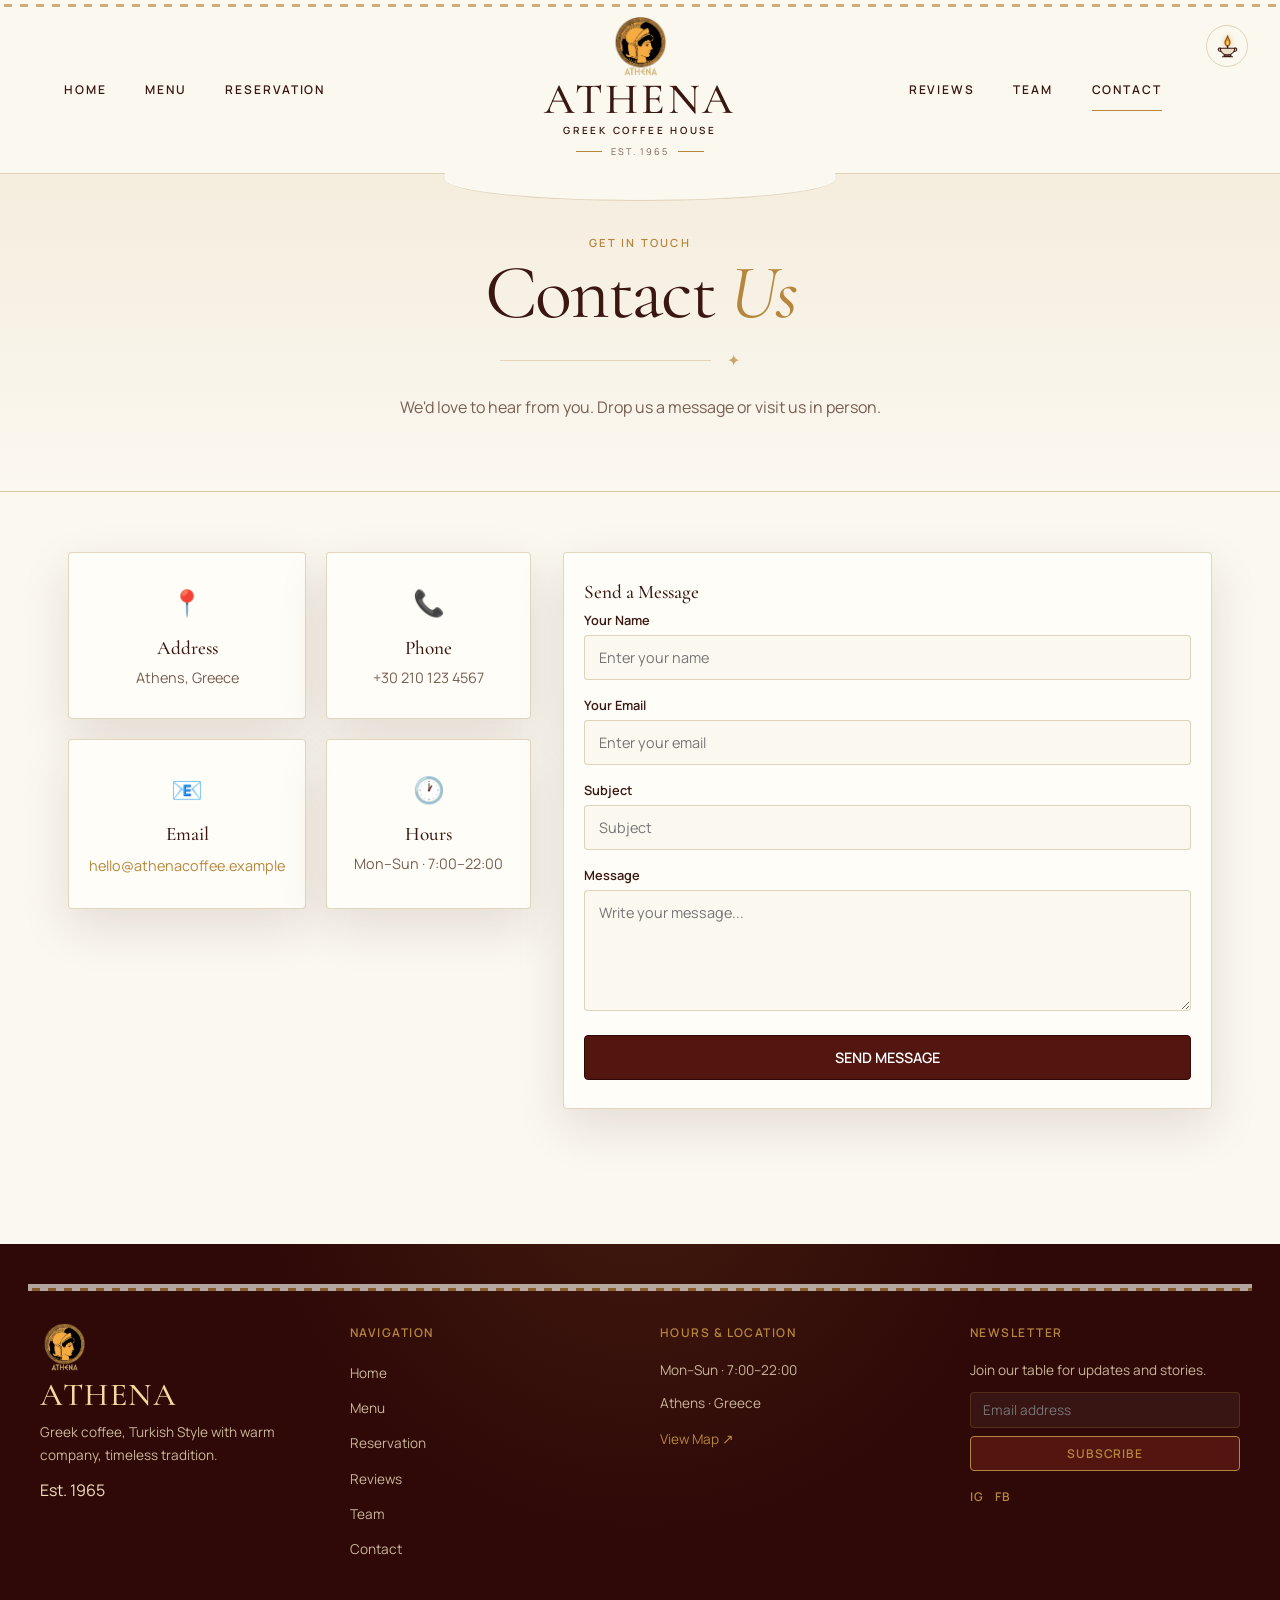
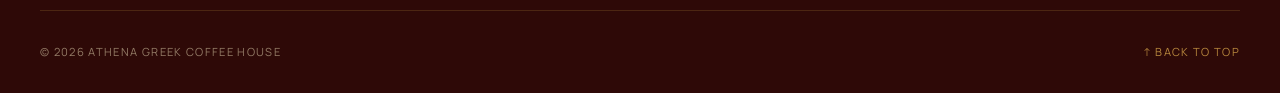
==== commit 8b10bd44: "created footer-component.js and added footer to all webpages as a javascript function" ====
--- a/contact.html
+++ b/contact.html
@@ -8,6 +8,7 @@
   <link href="https://fonts.googleapis.com/css2?family=Cormorant+Garamond:wght@400;500;600;700&family=Manrope:wght@400;500;600;700&display=swap" rel="stylesheet">
   <link rel="stylesheet" href="css/styles.css">
   <link rel="stylesheet" href="css/contact.css">
+  <script src="js/footer-component.js" defer></script>
   <script src="js/theme-init.js"></script>
 </head>
 <body>
@@ -133,63 +134,7 @@
     </section>
   </main>
 
-   <footer class="site-footer">
-  <!-- Top Decorative Accent -->
-  <div class="greek-key" aria-hidden="true"></div>
-
-  <!-- Main 4-Column Grid -->
-  <div class="footer-container">
-    <!-- Column 1: Brand -->
-    <div class="footer-col footer-brand-col">
-      <img src="assets/athena-dark.png" alt="Athena Logo" class="footer-logo">
-      <h3>Athena</h3>
-      <p class="tagline">Greek coffee, Turkish Style with warm company, timeless tradition.</p>
-      <span class="est">Est. 1965</span>
-    </div>
-
-    <!-- Column 2: Navigation -->
-    <div class="footer-col">
-      <h4>Navigation</h4>
-      <ul class="footer-links">
-        <li><a href="index.html">Home</a></li>
-        <li><a href="menu.html">Menu</a></li>
-        <li><a href="reservation.html">Reservation</a></li>
-        <li><a href="reviews.html">Reviews</a></li>
-        <li><a href="team.html">Team</a></li>
-        <li><a href="contact.html">Contact</a></li>
-      </ul>
-    </div>
-
-    <!-- column 3: lists the hours and locations  -->
-    <div class="footer-col">
-      <h4>Hours & Location</h4>
-      <p>Mon–Sun · 7:00–22:00</p>
-      <p>Athens · Greece</p>
-      <a href="https://www.google.com/maps/place/Athens,+Greece/@37.99083,23.6971397,11012m/data=!3m2!1e3!4b1!4m6!3m5!1s0x14a1bd1f067043f1:0x2736354576668ddd!8m2!3d37.9838096!4d23.7275388!16zL20vMG4yeg?entry=ttu&g_ep=EgoyMDI2MDgwNS4xIKXMDSoASAFQAw%3D%3D" 
-      target="_blank" rel="noopener" class="map-link">View Map</a>
-    </div>
-
-    <!-- Column 4: nwsletter & soc media -->
-    <div class="footer-col">
-      <h4>Newsletter</h4>
-      <p>Join our table for updates and stories.</p>
-      <form class="footer-newsletter">
-        <input type="email" placeholder="Email address" required>
-        <button type="submit">Subscribe</button>
-      </form>
-      <div class="social-links">
-        <a href="https://www.instagram.com/" aria-label="Instagram">IG</a>
-        <a href="https://www.facebook.com/" aria-label="Facebook">FB</a>
-      </div>
-    </div>
-  </div>
-
-  <!-- bottom headline, and back to top button which pushes up to hero -->
-  <div class="footer-bottom">
-    <p>© <span data-year>2026</span> ATHENA GREEK COFFEE HOUSE</p>
-    <a href="#main-content" class="back-to-top">↑ Back to Top</a>
-  </div>
-</footer>
+   <site-footer></site-footer>
 
   <script src="js/script.js"></script>
   <script src="js/contact.js"></script>
